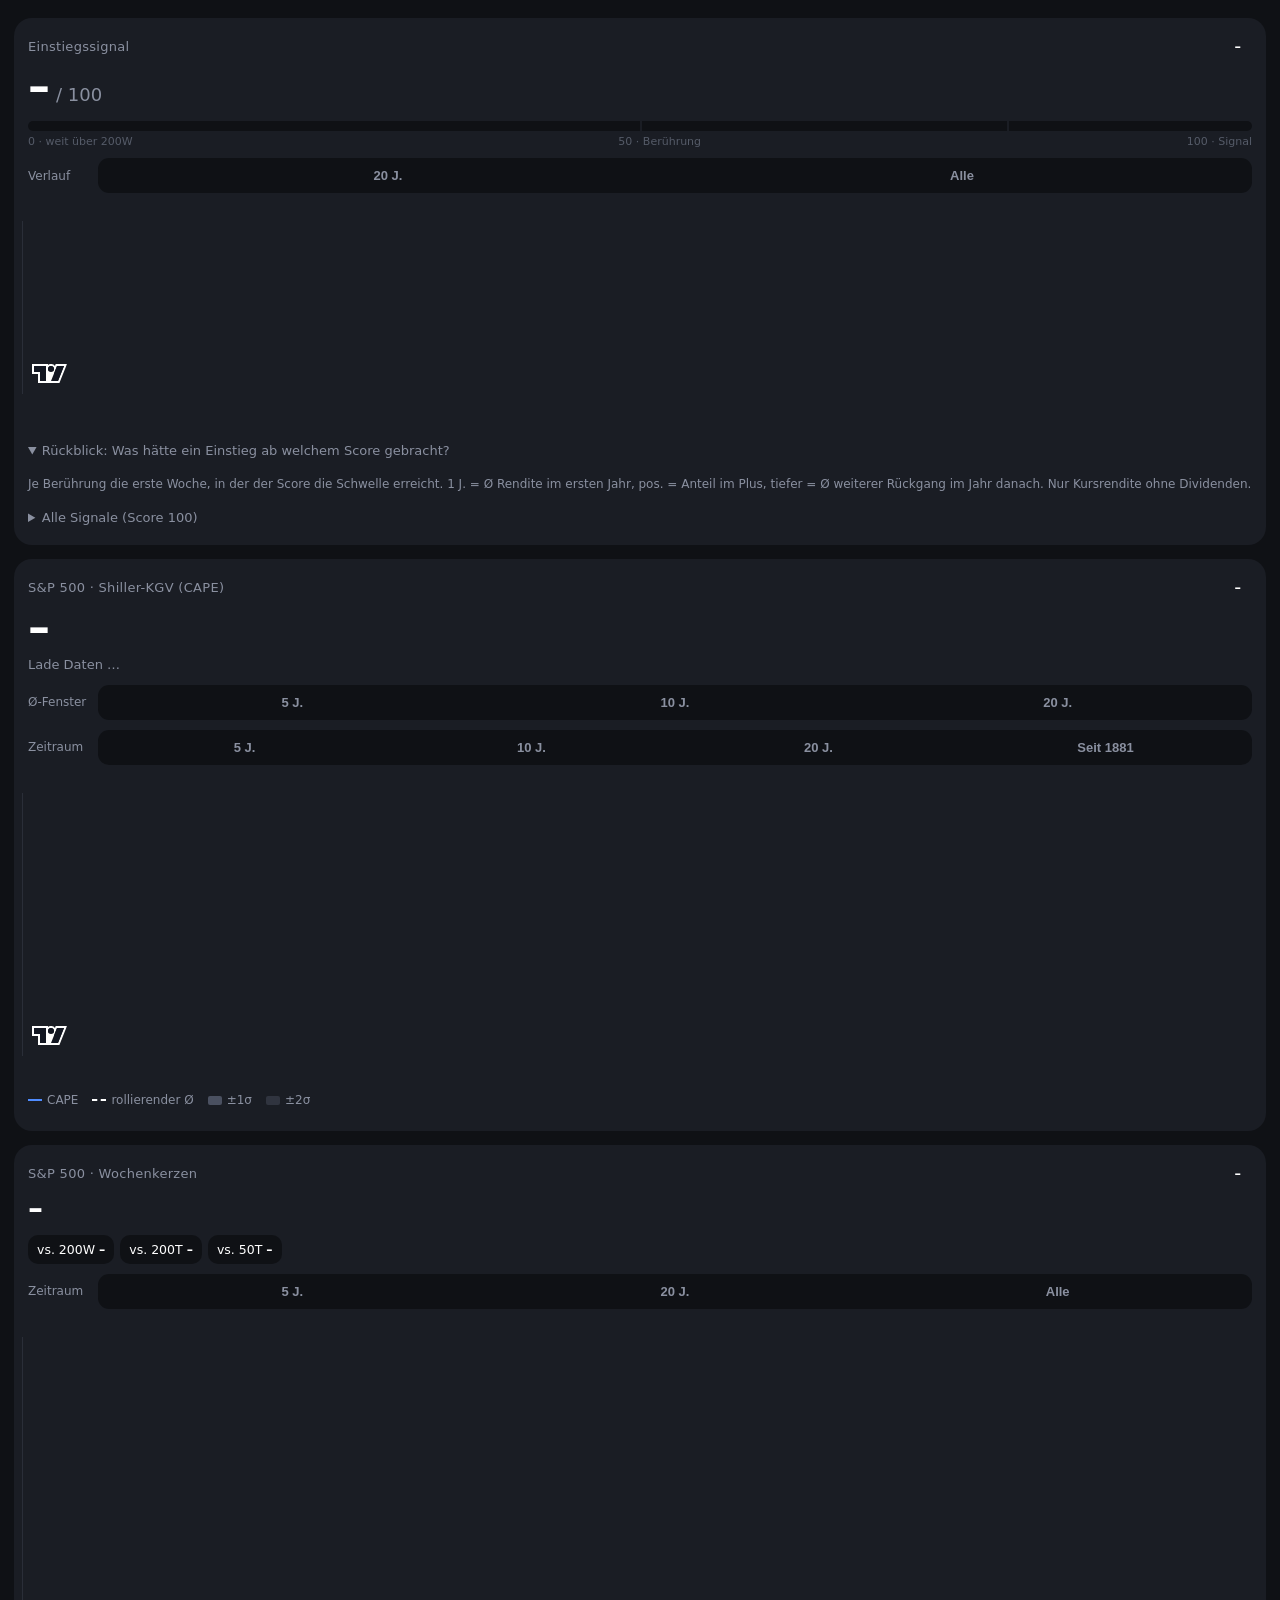
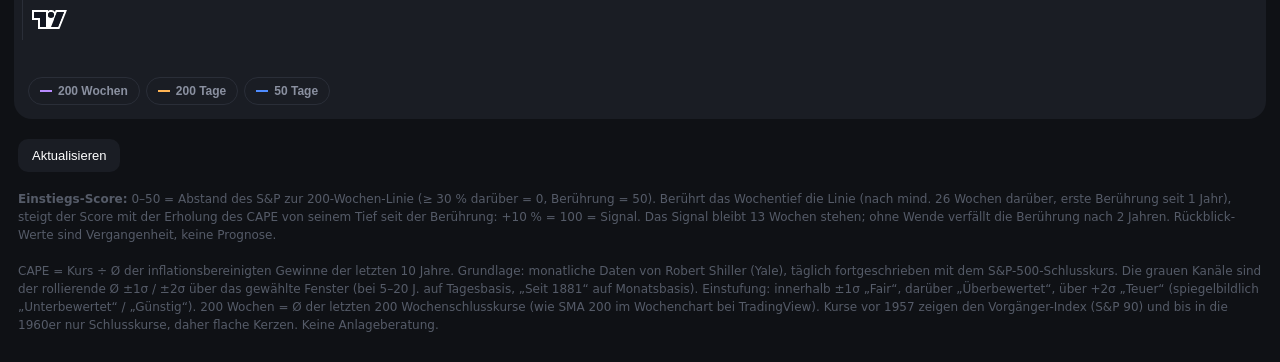
==== app/src/main/assets/index.html @ 34fbe1f0 "Einstiegssignal-Karte: Score 0–100, Verlauf, Signal-Pfeile, Rückblick-Tabellen, live mitgerechnet Co" ====
<!doctype html>
<html lang="de">
<head>
<meta charset="utf-8">
<meta name="viewport" content="width=device-width, initial-scale=1, maximum-scale=1">
<title>Markt</title>
<style>
  :root { --bg:#0F1115; --card:#1A1D24; --line:#2A2E38; --txt:#fff; --grey:#8A90A0; --dim:#555B68;
          --blue:#4F8CFF; --green:#3DDC84; --orange:#FFB454; --red:#FF6B6B; --purple:#B98CFF; }
  * { box-sizing:border-box; -webkit-tap-highlight-color:transparent; }
  html,body { margin:0; background:var(--bg); color:var(--txt); font-family:system-ui,-apple-system,Roboto,sans-serif; }
  body { padding:18px 14px 28px; }
  .card { background:var(--card); border-radius:18px; padding:16px 14px 14px; margin-bottom:14px; }
  .lbl { color:var(--grey); font-size:13px; letter-spacing:.3px; }
  .row { display:flex; align-items:center; justify-content:space-between; gap:10px; }
  .big { font-size:44px; font-weight:700; line-height:1.05; margin-top:4px; font-variant-numeric:tabular-nums; }
  .mid { font-size:30px; font-weight:700; margin-top:4px; font-variant-numeric:tabular-nums; }
  .chip { display:inline-block; white-space:nowrap; padding:5px 11px; border-radius:999px; font-size:13px; font-weight:600; }
  .sub { color:var(--grey); font-size:13px; margin-top:6px; line-height:1.45; }
  .ctl { display:flex; align-items:center; gap:8px; margin-top:10px; }
  .ctl .t { color:var(--grey); font-size:12px; width:62px; flex:none; }
  .seg { flex:1; display:flex; background:var(--bg); border-radius:11px; padding:3px; }
  .seg button { flex:1; border:0; background:transparent; color:var(--grey); padding:7px 0; border-radius:8px; font-size:13px; font-weight:600; }
  .seg button.on { background:var(--line); color:var(--txt); }
  /* Chart-Box: unten Luft, damit die Jahreszahlen nie abgeschnitten werden */
  .chartbox { margin:4px -6px 0; padding-bottom:6px; }
  .chart { height:290px; }
  #spx { height:330px; }
  .legend { display:flex; flex-wrap:wrap; gap:6px 14px; font-size:12px; color:var(--grey); margin-top:4px; }
  .legend i { display:inline-block; width:14px; height:0; border-top:2px solid; vertical-align:middle; margin-right:5px; }
  .legend s { display:inline-block; width:14px; height:9px; border-radius:2px; vertical-align:middle; margin-right:5px; }
  .toggles { display:flex; gap:6px; flex-wrap:wrap; margin-top:4px; }
  .tg { border:1px solid var(--line); background:transparent; color:var(--grey); border-radius:999px; padding:6px 11px; font-size:12px; font-weight:600; }
  .tg i { display:inline-block; width:12px; height:0; border-top:2px solid; vertical-align:middle; margin-right:6px; }
  .tg.on { color:var(--txt); background:var(--line); }
  .hover { color:var(--grey); font-size:12px; min-height:16px; margin-top:8px; font-variant-numeric:tabular-nums; }
  .pills { display:flex; gap:6px; margin-top:10px; flex-wrap:wrap; }
  .pill { background:var(--bg); border-radius:10px; padding:7px 9px; font-size:12.5px; }
  .pill b { font-variant-numeric:tabular-nums; }
  #tbl { width:100%; border-collapse:collapse; font-size:13px; margin-top:10px; font-variant-numeric:tabular-nums; }
  #tbl td, #tbl th { padding:6px 2px; text-align:right; border-top:1px solid var(--line); }
  #tbl th { color:var(--grey); font-weight:500; border-top:0; }
  #tbl td:first-child, #tbl th:first-child { text-align:left; }
  .foot { color:var(--dim); font-size:12px; line-height:1.5; padding:0 4px; }
  .foot button { background:var(--card); color:var(--txt); border:0; border-radius:10px; padding:9px 14px; font-size:13px; margin:6px 0 10px; }
  #msg { color:var(--orange); font-size:13px; margin-bottom:10px; display:none; }
  .up { color:var(--green); } .down { color:var(--red); }
  .bar { position:relative; height:10px; background:var(--bg); border-radius:6px; margin:12px 0 4px; overflow:hidden; }
  .bar > div { position:absolute; left:0; top:0; bottom:0; border-radius:6px; }
  .bar i { position:absolute; top:0; bottom:0; width:2px; background:var(--card); }
  .scale { display:flex; justify-content:space-between; font-size:11px; color:var(--dim); }
  .warn { margin-top:8px; font-size:12.5px; color:var(--orange); }
  details { margin-top:10px; }
  summary { color:var(--grey); font-size:13px; padding:6px 0; }
  .mini { width:100%; border-collapse:collapse; font-size:12px; white-space:nowrap; margin-top:6px; font-variant-numeric:tabular-nums; }
  .mini td, .mini th { padding:5px 2px; text-align:right; border-top:1px solid var(--line); }
  .mini th { color:var(--grey); font-weight:500; border-top:0; }
  .mini td:first-child, .mini th:first-child { text-align:left; }
  .mini tr.hl td { color:#fff; font-weight:600; }
  #sig { height:200px; }
</style>
</head>
<body>

<div id="msg"></div>

<div class="card">
  <div class="row"><div class="lbl">Einstiegssignal</div><span id="sigChip" class="chip">–</span></div>
  <div class="row" style="justify-content:flex-start;align-items:baseline;gap:6px">
    <div class="big" id="sigNow">–</div><div style="color:#8A90A0;font-size:18px">/ 100</div>
  </div>
  <div class="bar"><div id="sigBar"></div><i style="left:50%"></i><i style="left:80%"></i></div>
  <div class="scale"><span>0 · weit über 200W</span><span>50 · Berührung</span><span>100 · Signal</span></div>
  <div class="sub" id="sigSub"></div>
  <div class="warn" id="sigWarn"></div>
  <div class="ctl"><span class="t">Verlauf</span>
    <div class="seg" id="segSig"><button data-v="20">20 J.</button><button data-v="all">Alle</button></div>
  </div>
  <div class="hover" id="sigHover"></div>
  <div class="chartbox"><div id="sig" class="chart"></div></div>
  <details open>
    <summary>Rückblick: Was hätte ein Einstieg ab welchem Score gebracht?</summary>
    <table class="mini" id="thrTbl"></table>
    <div class="sub" style="font-size:12px">Je Berührung die erste Woche, in der der Score die Schwelle erreicht. 1 J. = Ø Rendite im ersten Jahr, pos. = Anteil im Plus, tiefer = Ø weiterer Rückgang im Jahr danach. Nur Kursrendite ohne Dividenden.</div>
  </details>
  <details>
    <summary id="sigListSum">Alle Signale (Score 100)</summary>
    <table class="mini" id="sigTbl"></table>
  </details>
</div>

<div class="card">
  <div class="row"><div class="lbl">S&amp;P 500 · Shiller-KGV (CAPE)</div><span id="rating" class="chip">–</span></div>
  <div class="big" id="capeNow">–</div>
  <div class="sub" id="capeSub">Lade Daten …</div>
  <div class="ctl"><span class="t">Ø-Fenster</span>
    <div class="seg" id="segWin"><button data-v="5">5 J.</button><button data-v="10">10 J.</button><button data-v="20">20 J.</button></div>
  </div>
  <div class="ctl"><span class="t">Zeitraum</span>
    <div class="seg" id="segRange"><button data-v="5">5 J.</button><button data-v="10">10 J.</button><button data-v="20">20 J.</button><button data-v="all">Seit 1881</button></div>
  </div>
  <div class="hover" id="capeHover"></div>
  <div class="chartbox"><div id="cape" class="chart"></div></div>
  <div class="legend">
    <span><i style="border-color:#4F8CFF"></i>CAPE</span>
    <span><i style="border-color:#fff;border-top-style:dashed"></i>rollierender Ø</span>
    <span><s style="background:#4A5060"></s>±1σ</span>
    <span><s style="background:#30343F"></s>±2σ</span>
  </div>
  <table id="tbl"></table>
</div>

<div class="card">
  <div class="row"><div class="lbl">S&amp;P 500 · Wochenkerzen</div><span id="trend" class="chip">–</span></div>
  <div class="row" style="align-items:baseline;justify-content:flex-start;gap:10px">
    <div class="mid" id="spxNow">–</div><div id="spxChg" style="font-size:14px"></div>
  </div>
  <div class="pills">
    <div class="pill">vs. 200W <b id="vs200w">–</b></div>
    <div class="pill">vs. 200T <b id="vs200">–</b></div>
    <div class="pill">vs. 50T <b id="vs50">–</b></div>
  </div>
  <div class="ctl"><span class="t">Zeitraum</span>
    <div class="seg" id="segSpx"><button data-v="5">5 J.</button><button data-v="20">20 J.</button><button data-v="all" id="spxAllBtn">Alle</button></div>
  </div>
  <div class="hover" id="spxHover"></div>
  <div class="chartbox"><div id="spx" class="chart"></div></div>
  <div class="toggles" id="lines">
    <button class="tg" data-k="w200"><i style="border-color:#B98CFF"></i>200 Wochen</button>
    <button class="tg" data-k="s200"><i style="border-color:#FFB454"></i>200 Tage</button>
    <button class="tg" data-k="s50"><i style="border-color:#4F8CFF"></i>50 Tage</button>
  </div>
</div>

<div class="foot">
  <button onclick="refresh()">Aktualisieren</button>
  <div id="stand"></div>
  <div style="margin-top:8px">
    <b>Einstiegs-Score:</b> 0–50 = Abstand des S&amp;P zur 200-Wochen-Linie (≥ 30 % darüber = 0, Berührung = 50).
    Berührt das Wochentief die Linie (nach mind. 26 Wochen darüber, erste Berührung seit 1 Jahr), steigt der Score mit der
    Erholung des CAPE von seinem Tief seit der Berührung: +10 % = 100 = Signal. Das Signal bleibt 13 Wochen stehen; ohne
    Wende verfällt die Berührung nach 2 Jahren. Rückblick-Werte sind Vergangenheit, keine Prognose.<br><br>
    CAPE = Kurs ÷ Ø der inflationsbereinigten Gewinne der letzten 10 Jahre. Grundlage: monatliche Daten von Robert Shiller
    (Yale), täglich fortgeschrieben mit dem S&amp;P-500-Schlusskurs. Die grauen Kanäle sind der rollierende Ø ±1σ / ±2σ
    über das gewählte Fenster (bei 5–20 J. auf Tagesbasis, „Seit 1881“ auf Monatsbasis). Einstufung: innerhalb ±1σ „Fair“,
    darüber „Überbewertet“, über +2σ „Teuer“ (spiegelbildlich „Unterbewertet“ / „Günstig“).
    200 Wochen = Ø der letzten 200 Wochenschlusskurse (wie SMA 200 im Wochenchart bei TradingView). Kurse vor 1957 zeigen den Vorgänger-Index (S&amp;P 90) und bis in die 1960er nur Schlusskurse, daher flache Kerzen. Keine Anlageberatung.
  </div>
</div>

<script src="lwc.js"></script>
<script>
const C = { bg:'#0F1115', card:'#1A1D24', line:'#2A2E38', grey:'#8A90A0', blue:'#4F8CFF', green:'#3DDC84',
            orange:'#FFB454', red:'#FF6B6B', purple:'#B98CFF', band1:'#4A5060', band2:'#30343F' };
const RC = { 'Günstig':C.green, 'Unterbewertet':'#8BE3B0', 'Fair':C.blue, 'Überbewertet':C.orange, 'Teuer':C.red };
const $ = id => document.getElementById(id);
const nf = (x, d=2) => x == null ? '–' : x.toLocaleString('de-DE', { minimumFractionDigits:d, maximumFractionDigits:d });
const sg = (x, d=2) => x == null ? '–' : (x > 0 ? '+' : '') + nf(x, d);
const dDE = s => { const [y,m,d] = s.split('-'); return `${d}.${m}.${y}`; };
const mDE = s => { const [y,m] = s.split('-'); return `${m}/${y}`; };

const store = {
  get(k, d) { try { const v = localStorage.getItem(k); return v == null ? d : JSON.parse(v); } catch (e) { return d; } },
  set(k, v) { try { localStorage.setItem(k, JSON.stringify(v)); } catch (e) {} },
};
let D = null;
let win = store.get('win', 20), range = store.get('range', 20), spxRange = store.get('spxRange', 5);
let lines = store.get('lines', { w200: true, s200: true, s50: true });
let sigRange = store.get('sigRange', 'all');

const base = (el, extra = {}) => LightweightCharts.createChart(el, Object.assign({
  autoSize: true,
  layout: { background: { color: C.card }, textColor: C.grey, fontSize: 12, fontFamily: 'Roboto, system-ui, sans-serif' },
  grid: { vertLines: { color: 'rgba(42,46,56,.5)' }, horzLines: { color: 'rgba(42,46,56,.5)' } },
  rightPriceScale: { borderColor: C.line },
  timeScale: { borderColor: C.line, minBarSpacing: 0.02 },
  crosshair: { mode: 0 },
  localization: { locale: 'de-DE', dateFormat: 'dd.MM.yyyy', priceFormatter: p => nf(p, p >= 100 ? 0 : 1) },
  handleScale: { axisPressedMouseMove: false },
}, extra));

// ---------- CAPE-Chart mit grauen Kanälen
// Kanäle als übereinandergelegte Flächen: +2σ hell, +1σ dunkler, −1σ wieder hell, −2σ in Hintergrundfarbe (deckt ab)
const capeChart = base($('cape'), { grid: { vertLines: { visible: false }, horzLines: { visible: false } } });
const area = color => capeChart.addAreaSeries({ lineColor: 'rgba(0,0,0,0)', lineWidth: 1, topColor: color, bottomColor: color,
  priceLineVisible: false, lastValueVisible: false, crosshairMarkerVisible: false });
const bUp2 = area(C.band2), bUp1 = area(C.band1), bLo1 = area(C.band2), bLo2 = area(C.card);
const meanLine = capeChart.addLineSeries({ color: '#FFFFFF', lineWidth: 1, lineStyle: 2, priceLineVisible: false,
  lastValueVisible: true, crosshairMarkerVisible: false, title: 'Ø' });
const capeLine = capeChart.addLineSeries({ color: C.blue, lineWidth: 2, priceLineVisible: false, lastValueVisible: true });

// ---------- S&P-Chart
const spxChart = base($('spx'));
const candles = spxChart.addCandlestickSeries({
  upColor: C.green, downColor: C.red, borderUpColor: C.green, borderDownColor: C.red,
  wickUpColor: C.green, wickDownColor: C.red, priceLineVisible: false });
const ma = {
  w200: spxChart.addLineSeries({ color: C.purple, lineWidth: 2 }),
  s200: spxChart.addLineSeries({ color: C.orange, lineWidth: 2 }),
  s50: spxChart.addLineSeries({ color: C.blue, lineWidth: 1 }),
};
Object.values(ma).forEach(s => s.applyOptions({ priceLineVisible: false, lastValueVisible: false, crosshairMarkerVisible: false }));

// ---------- Signal-Chart (Score 0–100)
const sigChart = base($('sig'), { localization: { locale: 'de-DE', dateFormat: 'dd.MM.yyyy', priceFormatter: v => Math.round(v) },
  rightPriceScale: { borderColor: C.line, scaleMargins: { top: 0.06, bottom: 0.04 } } });
const sigArea = sigChart.addAreaSeries({ lineColor: C.green, lineWidth: 2, topColor: 'rgba(61,220,132,.35)', bottomColor: 'rgba(61,220,132,.02)',
  priceLineVisible: false, lastValueVisible: true, priceFormat: { type: 'custom', formatter: v => Math.round(v) },
  autoscaleInfoProvider: () => ({ priceRange: { minValue: 0, maxValue: 100 } }) });
[[50, C.grey, 'Berührung'], [80, C.orange, ''], [100, C.green, 'Signal']].forEach(([price, color, title]) =>
  sigArea.createPriceLine({ price, color, lineWidth: 1, lineStyle: 2, axisLabelVisible: false, title }));
sigChart.subscribeCrosshairMove(p => {
  const v = p && p.time && p.seriesData.get(sigArea);
  $('sigHover').textContent = v ? `Woche ab ${dDE(p.time)}: Score ${Math.round(v.value)}` : '';
});
const scoreColor = v => v >= 100 ? C.green : v >= 80 ? '#8BE3B0' : v >= 50 ? C.orange : C.grey;

let capeSrc = null; // aktuell dargestellte Reihe (täglich oder monatlich)
capeChart.subscribeCrosshairMove(p => {
  if (!p || !p.time || !capeSrc) { $('capeHover').textContent = ''; return; }
  const v = p.seriesData.get(capeLine), m = p.seriesData.get(meanLine), u = p.seriesData.get(bUp1), l = p.seriesData.get(bLo1);
  const t = range === 'all' ? mDE(p.time) : dDE(p.time);
  $('capeHover').textContent = v ? `${t}: CAPE ${nf(v.value)}` + (m && m.value != null ? ` · Ø ${nf(m.value)} · ±1σ ${nf(l.value)}–${nf(u.value)}` : '') : '';
});
spxChart.subscribeCrosshairMove(p => {
  const v = p && p.time && p.seriesData.get(candles);
  if (!v) { $('spxHover').textContent = ''; return; }
  const extra = ['w200', 's200', 's50'].filter(k => lines[k]).map(k => { const x = p.seriesData.get(ma[k]);
    return x ? `${{ w200: '200W', s200: '200T', s50: '50T' }[k]} ${nf(x.value, 0)}` : ''; }).filter(Boolean).join(' · ');
  $('spxHover').textContent = `Woche ab ${dDE(p.time)}: S ${nf(v.close, 0)} (H ${nf(v.high, 0)} T ${nf(v.low, 0)})` + (extra ? ' · ' + extra : '');
});

function segOn(id, v) { document.querySelectorAll(`#${id} button`).forEach(b => b.classList.toggle('on', b.dataset.v === String(v))); }

function drawCape(keep) {
  if (!D) return;
  const c = D.cape, w = c.windows[String(win)];
  segOn('segWin', win); segOn('segRange', range);
  $('rating').textContent = w.rating;
  $('rating').style.background = RC[w.rating] + '26';
  $('rating').style.color = RC[w.rating];
  $('capeSub').innerHTML = `${win}J-Ø <b style="color:#fff">${nf(w.mean)}</b> · σ ${nf(w.sd)} · aktuell <b style="color:${RC[w.rating]}">${sg(w.z)}σ</b>`
    + `<br>Höher als an ${nf(w.percentile,0)} % der Handelstage der letzten ${win} Jahre`
    + `<br>Langfristiger Ø seit ${c.longrunSince}: ${nf(c.longrunMean)}`;

  const src = range === 'all' ? c.monthly : c.daily;
  capeSrc = src;
  const m = src['m' + win], s = src['s' + win];
  const band = k => src.t.map((t, i) => m[i] == null ? { time: t } : { time: t, value: m[i] + k * s[i] });
  bUp2.setData(band(2)); bUp1.setData(band(1)); bLo1.setData(band(-1)); bLo2.setData(band(-2));
  meanLine.setData(band(0));
  capeLine.setData(src.t.map((t, i) => ({ time: t, value: src.v[i] })));
  if (keep) return; // Live-Update: Ansicht (Zoom) nicht zurücksetzen
  const ts = capeChart.timeScale();
  if (range === 'all') { ts.fitContent(); }
  else {
    const last = src.t[src.t.length - 1];
    const from = new Date(last); from.setFullYear(from.getFullYear() - range);
    ts.setVisibleRange({ from: from.toISOString().slice(0, 10), to: last });
  }
}

function drawSpx(keep) {
  if (!D) return;
  segOn('segSpx', spxRange);
  const all = D.spx.weeks;
  const last = all[all.length - 1].t;
  let wk = all;
  if (spxRange !== 'all') {
    const from = new Date(last); from.setFullYear(from.getFullYear() - spxRange);
    const f = from.toISOString().slice(0, 10);
    wk = all.filter(w => w.t > f);
  }
  candles.setData(wk.map(w => ({ time: w.t, open: w.o, high: w.h, low: w.l, close: w.c })));
  for (const k of Object.keys(ma)) {
    ma[k].setData(wk.map(w => w[k] == null ? { time: w.t } : { time: w.t, value: w[k] }));
    ma[k].applyOptions({ visible: !!lines[k] });
  }
  document.querySelectorAll('#segSig button').forEach(b => b.onclick = () => { sigRange = num(b.dataset.v); store.set('sigRange', sigRange); drawSignal(); });
document.querySelectorAll('#lines .tg').forEach(b => b.classList.toggle('on', !!lines[b.dataset.k]));
  // Einstiegssignale (Score 100) als Pfeile
  const f0 = wk.length ? wk[0].t : '';
  const sigs = (D.signal ? D.signal.signals : []).filter(x => x.t >= f0);
  candles.setMarkers(sigs.map(x => ({ time: x.t, position: 'belowBar', color: C.green, shape: 'arrowUp', text: spxRange === 5 ? 'Signal' : '' })));
  if (keep) return;
  // lange Zeiträume logarithmisch (wie TradingView), 5 Jahre linear
  spxChart.priceScale('right').applyOptions({ mode: spxRange === 5 ? 0 : 1 });
  spxChart.timeScale().fitContent();
}

function drawSignal(keep) {
  const g = D && D.signal;
  if (!g) return;
  segOn('segSig', sigRange);
  const v = g.current, st = g.state, W = D.spx.weeks, cur = D.cape.current;
  $('sigNow').textContent = v == null ? '–' : v;
  $('sigNow').style.color = scoreColor(v);
  $('sigBar').style.width = (v || 0) + '%';
  $('sigBar').style.background = scoreColor(v);
  const phase = v >= 100 ? 'Signal' : v >= 50 ? 'Berührt – warte auf Wende' : 'Kein Signal';
  $('sigChip').textContent = phase;
  $('sigChip').style.background = scoreColor(v) + '26'; $('sigChip').style.color = scoreColor(v);
  const s = D.spx;
  let txt;
  if (st.active && st.signal) {
    const wks = Math.round((Date.parse(W[W.length - 1].t) - Date.parse(st.signal)) / 6048e5);
    txt = `Signal seit ${dDE(st.signal)} (200W berührt am ${dDE(st.touch)}). Einstiegsfenster noch etwa ${Math.max(0, g.rule.window - wks)} Wochen.`;
  } else if (st.active) {
    const mn = Math.min(st.capeMin, cur), goal = mn * (1 + g.rule.rise);
    txt = `200W berührt am ${dDE(st.touch)}. CAPE-Tief seit Berührung <b style="color:#fff">${nf(mn)}</b>, jetzt ${nf(cur)} `
      + `(${sg((cur / mn - 1) * 100, 1)} %). Signal bei CAPE <b style="color:#fff">${nf(goal)}</b> (+${g.rule.rise * 100} %).`;
  } else {
    txt = `S&amp;P ${sg(s.vs200w, 1)} % über der 200-Wochen-Linie (${nf(s.sma200w, 0)}). `
      + `Score 50 bei Berührung der Linie, Score 0 ab ${g.rule.dist * 100} % Abstand.`;
  }
  $('sigSub').innerHTML = txt;
  const z = D.cape.windows['20'].z;
  $('sigWarn').textContent = v >= 50 && z > 1 ? `⚠ CAPE ${sg(z)}σ über dem 20J-Ø – Signale bei teurem CAPE waren historisch schwächer (z. B. 2001).` : '';

  // Verlauf
  const all = W.map((w, i) => g.score[i] == null ? { time: w.t } : { time: w.t, value: g.score[i] });
  sigArea.setData(all);
  // Tabellen
  $('thrTbl').innerHTML = '<tr><th>Einstieg</th><th>n</th><th>1 J. %</th><th>pos. %</th><th>5 J. p.a.</th><th>tiefer %</th></tr>'
    + g.thresholds.map(t => `<tr class="${t.score === 100 ? 'hl' : ''}"><td>${typeof t.score === 'number' ? 'ab ' + t.score : 'jederzeit'}</td><td>${t.n}</td>`
      + `<td>${sg(t.r1, 1)}</td><td>${nf(t.pos, 0)}</td><td>${t.r5 == null ? '–' : sg(t.r5, 1)}</td><td>${t.dd == null ? '–' : nf(t.dd, 1)}</td></tr>`).join('');
  $('sigListSum').textContent = `Alle Signale (Score 100) – ${g.signals.length} seit ${W.find((w, i) => g.score[i] != null).t.slice(0, 4)}`;
  $('sigTbl').innerHTML = '<tr><th>Signal</th><th>CAPE</th><th>1 J. %</th><th>3 J. p.a.</th><th>5 J. p.a.</th><th>tiefer %</th></tr>'
    + g.signals.slice().reverse().map(x => `<tr><td>${dDE(x.t)}</td><td style="color:${x.z > 1 ? C.orange : '#fff'}">${nf(x.cape, 1)}</td>`
      + ['r1', 'r3', 'r5'].map(k => `<td class="${x[k] == null ? '' : x[k] >= 0 ? 'up' : 'down'}">${x[k] == null ? '–' : sg(x[k], 1)}</td>`).join('')
      + `<td>${x.dd == null ? '–' : nf(x.dd, 1)}</td></tr>`).join('')
    + '<tr><td colspan="6" style="color:#8A90A0;white-space:normal;border-top:0;padding-top:8px">CAPE orange = über +1σ des 20J-Ø (teuer). „tiefer“ = weiterer Rückgang im Jahr nach dem Signal.</td></tr>';
  if (keep) return;
  const ts = sigChart.timeScale();
  if (sigRange === 'all') ts.fitContent();
  else { const last = W[W.length - 1].t, from = new Date(last); from.setFullYear(from.getFullYear() - 20);
    ts.setVisibleRange({ from: from.toISOString().slice(0, 10), to: last }); }
}

function pct(id, v) { $(id).textContent = sg(v) + ' %'; $(id).className = v >= 0 ? 'up' : 'down'; }

// ---------- Live: aktuellen Kurs in die Tagesdaten einrechnen
const monday = s => { const d = new Date(s + 'T12:00:00Z'); d.setUTCDate(d.getUTCDate() - ((d.getUTCDay() + 6) % 7)); return d.toISOString().slice(0, 10); };
const avg = a => a.reduce((x, y) => x + y, 0) / a.length;
const rd = (x, n = 2) => Math.round(x * 10 ** n) / 10 ** n;

function withLive(d, q) {
  if (!q || !(q.price > 0) || !(q.date > d.date) || !d.cape.e10 || !d.spx.d199) return null;
  const s = d.spx, c = d.cape, p = q.price;
  const prevClose = s.close;
  // Kurs & gleitende Durchschnitte
  const s200 = avg([...s.d199, p]), s50 = avg([...s.d199.slice(-49), p]);
  const W = s.weeks, lastW = W[W.length - 1];
  const sameWeek = monday(q.date) === monday(lastW.t);
  const prevWC = (sameWeek ? W.slice(-200, -1) : W.slice(-199)).map(w => w.c);
  const w200 = prevWC.length === 199 ? avg([...prevWC, p]) : null;
  if (sameWeek) Object.assign(lastW, { h: Math.max(lastW.h, q.high, p), l: Math.min(lastW.l, q.low, p), c: p, s200, s50, w200 });
  else W.push({ t: q.date, o: q.open || p, h: Math.max(q.high, p), l: Math.min(q.low, p), c: p, s200, s50, w200 });
  Object.assign(s, { close: p, change1d: (p / prevClose - 1) * 100, sma200: s200, sma50: s50, sma200w: w200,
    vs200: (p / s200 - 1) * 100, vs50: (p / s50 - 1) * 100, vs200w: w200 ? (p / w200 - 1) * 100 : s.vs200w });
  // CAPE
  const cur = rd(p / c.e10);
  const dl = c.daily, n = dl.t.length - 1;
  dl.t.push(q.date); dl.v.push(cur);
  for (const y of [5, 10, 20]) { dl['m' + y].push(dl['m' + y][n]); dl['s' + y].push(dl['s' + y][n]); }
  const mo = c.monthly, mk = q.date.slice(0, 7) + '-01', k = mo.t.length - 1;
  if (mo.t[k] === mk) mo.v[k] = cur;
  else { mo.t.push(mk); mo.v.push(cur); for (const y of [5, 10, 20]) { mo['m' + y].push(mo['m' + y][k]); mo['s' + y].push(mo['s' + y][k]); } }
  c.current = cur;
  for (const y of [5, 10, 20]) {
    const w = c.windows[y]; w.z = rd((cur - w.mean) / w.sd);
    w.rating = w.z > 2 ? 'Teuer' : w.z > 1 ? 'Überbewertet' : w.z < -2 ? 'Günstig' : w.z < -1 ? 'Unterbewertet' : 'Fair';
    const from = new Date(q.date); from.setFullYear(from.getFullYear() - y); const f = from.toISOString().slice(0, 10);
    const vals = dl.v.filter((v, i) => dl.t[i] > f && v != null);
    w.percentile = Math.round(100 * vals.filter(v => v < cur).length / vals.length);
  }
  // Einstiegs-Score live
  const g = d.signal;
  if (g && w200) {
    const st = g.state; let sc;
    if (st.active && st.signal) sc = 100;
    else if (st.active) { st.capeMin = Math.min(st.capeMin, cur); sc = 50 + 50 * Math.min(1, Math.max(0, cur / st.capeMin - 1) / g.rule.rise); if (sc >= 100) { sc = 100; st.signal = q.date; } }
    else if (st.run >= 26 && st.weeksSinceTouch > 52 && Math.min(q.low, p) <= w200) { sc = 50; Object.assign(st, { active: true, touch: q.date, capeMin: cur, signal: null }); }
    else sc = 50 * Math.min(1, Math.max(0, 1 - (p / w200 - 1) / g.rule.dist));
    sc = Math.round(sc); g.current = sc;
    if (sameWeek) g.score[g.score.length - 1] = sc; else g.score.push(sc);
  }
  d.live = q;
  return d;
}

function render(d, keep) {
  if (!d.cape || !d.cape.daily) throw new Error('altes Datenformat');
  D = d;
  const c = d.cape, s = d.spx, q = d.live;
  $('capeNow').innerHTML = nf(c.current) + (q ? ' <span class="chip" style="font-size:12px;vertical-align:middle;background:#3DDC8426;color:#3DDC84">live</span>' : '');
  $('tbl').innerHTML = '<tr><th>Zeitraum</th><th>Ø</th><th>σ</th><th>Abstand</th><th>Einstufung</th></tr>' +
    ['5', '10', '20'].map(k => { const w = c.windows[k];
      return `<tr><td>${k} Jahre</td><td>${nf(w.mean)}</td><td>${nf(w.sd)}</td><td>${sg(w.z)}σ</td><td style="color:${RC[w.rating]}">${w.rating}</td></tr>`; }).join('');

  $('spxNow').textContent = nf(s.close);
  const when = q ? (q.state === 'REG_MKT' || q.state === '' ? `live · ${q.hm} Uhr NY` : `Schluss ${dDE(q.date)} (vorläufig)`) : `am ${dDE(d.date)}`;
  $('spxChg').innerHTML = `<span class="${s.change1d >= 0 ? 'up' : 'down'}">${sg(s.change1d)} %</span> <span style="color:#8A90A0">${when}</span>`;
  pct('vs200w', s.vs200w); pct('vs200', s.vs200); pct('vs50', s.vs50);
  const bull = s.vs200 >= 0;
  $('trend').textContent = bull ? 'Über 200T-Linie' : 'Unter 200T-Linie';
  $('trend').style.background = (bull ? C.green : C.red) + '26';
  $('trend').style.color = bull ? C.green : C.red;

  const up = new Date(d.updated);
  $('spxAllBtn').textContent = 'Seit ' + s.weeks[0].t.slice(0, 4);
  $('stand').innerHTML = `Schlusskurs vom ${dDE(d.date)} · berechnet ${up.toLocaleString('de-DE', { dateStyle: 'short', timeStyle: 'short' })}`
    + (q ? `<br>Live-Kurs: ${q.src}, ${q.hm} Uhr New York (CAPE mit aktuellem Kurs hochgerechnet)` : '')
    + `<br>Shiller-Daten bis ${mDE(c.shillerMonth)} · Kurse: ${d.priceSource}`;
  drawSignal(keep); drawCape(keep); drawSpx(keep);
}

// ---------- Laden
let raw = null, quote = null, loading = false;
function show(keep) {
  if (!raw) return;
  const d = JSON.parse(raw);
  render(withLive(d, quote) || d, keep);
}
window.onData = txt => { loading = false; $('msg').style.display = 'none'; raw = txt; try { show(!!D); } catch (e) { window.onError(e.message); } };
window.onError = e => { loading = false; $('msg').style.display = 'block';
  $('msg').textContent = D ? `Offline – zeige gespeicherte Daten (${e})` : `Keine Daten: ${e}`; };
window.onLive = txt => { try { quote = JSON.parse(txt); show(!!D); } catch (e) {} };
window.onLiveError = () => {};
const pollLive = () => { if (window.Live) Live.live(); };
window.refresh = () => { if (!loading) { loading = true; Android.load(); } pollLive(); };
// Live-Kurs jede Minute aktualisieren, solange die App offen ist
setInterval(() => { if (!document.hidden) pollLive(); }, 60000);

const num = v => v === 'all' ? v : +v;
document.querySelectorAll('#segWin button').forEach(b => b.onclick = () => { win = num(b.dataset.v); store.set('win', win); drawCape(); });
document.querySelectorAll('#segRange button').forEach(b => b.onclick = () => { range = num(b.dataset.v); store.set('range', range); drawCape(); });
document.querySelectorAll('#segSpx button').forEach(b => b.onclick = () => { spxRange = num(b.dataset.v); store.set('spxRange', spxRange); drawSpx(); });
document.querySelectorAll('#lines .tg').forEach(b => b.onclick = () => { lines[b.dataset.k] = !lines[b.dataset.k]; store.set('lines', lines); drawSpx(); });

const cached = Android.cached();
if (cached) { raw = cached; try { show(false); } catch (e) { raw = null; } }
refresh();
</script>
</body>
</html>
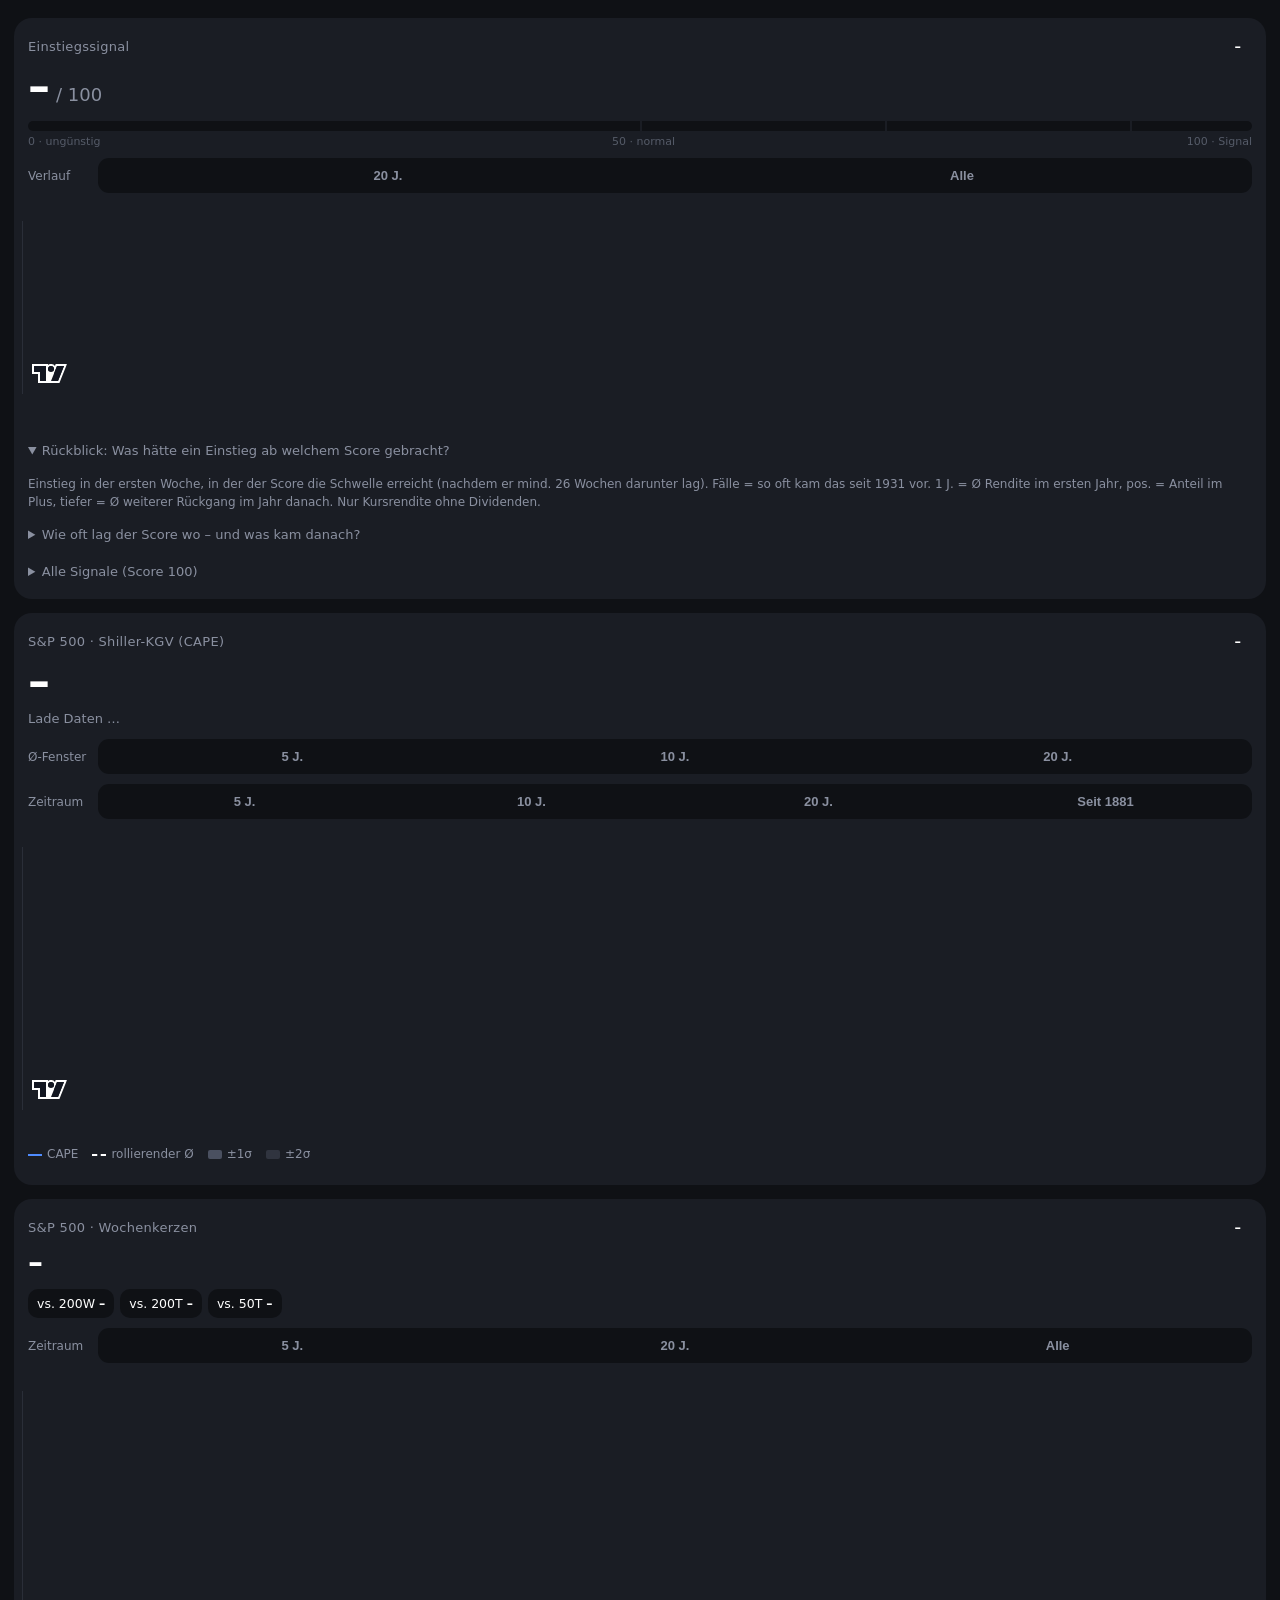
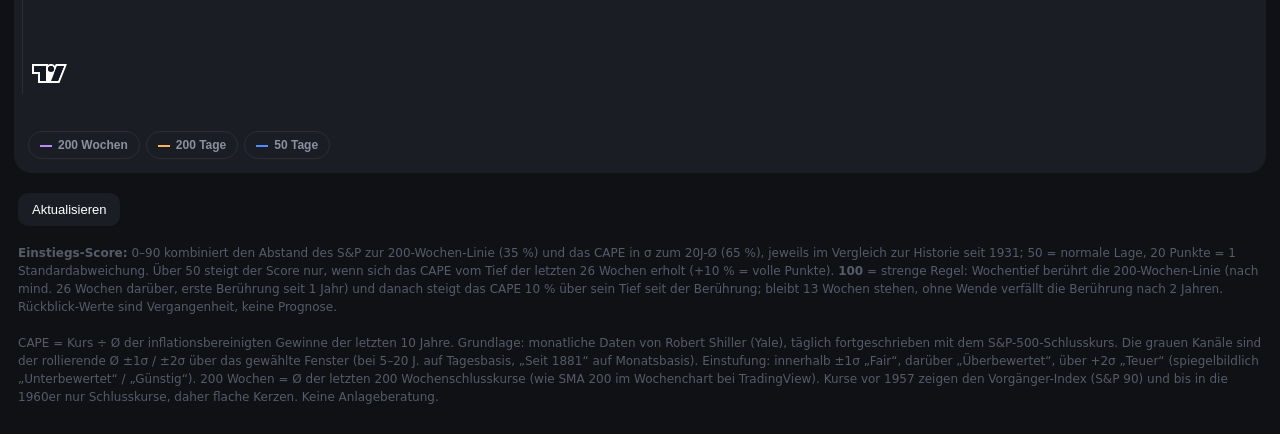
==== commit c5d85a93: "Einstiegssignal: kombinierter Score (200W + CAPE) mit Verteilung, 100 = strenge Regel Co-Authored-By" ====
--- a/app/src/main/assets/index.html
+++ b/app/src/main/assets/index.html
@@ -69,8 +69,8 @@
   <div class="row" style="justify-content:flex-start;align-items:baseline;gap:6px">
     <div class="big" id="sigNow">–</div><div style="color:#8A90A0;font-size:18px">/ 100</div>
   </div>
-  <div class="bar"><div id="sigBar"></div><i style="left:50%"></i><i style="left:80%"></i></div>
-  <div class="scale"><span>0 · weit über 200W</span><span>50 · Berührung</span><span>100 · Signal</span></div>
+  <div class="bar"><div id="sigBar"></div><i style="left:50%"></i><i style="left:70%"></i><i style="left:90%"></i></div>
+  <div class="scale"><span>0 · ungünstig</span><span>50 · normal</span><span>100 · Signal</span></div>
   <div class="sub" id="sigSub"></div>
   <div class="warn" id="sigWarn"></div>
   <div class="ctl"><span class="t">Verlauf</span>
@@ -81,7 +81,12 @@
   <details open>
     <summary>Rückblick: Was hätte ein Einstieg ab welchem Score gebracht?</summary>
     <table class="mini" id="thrTbl"></table>
-    <div class="sub" style="font-size:12px">Je Berührung die erste Woche, in der der Score die Schwelle erreicht. 1 J. = Ø Rendite im ersten Jahr, pos. = Anteil im Plus, tiefer = Ø weiterer Rückgang im Jahr danach. Nur Kursrendite ohne Dividenden.</div>
+    <div class="sub" style="font-size:12px">Einstieg in der ersten Woche, in der der Score die Schwelle erreicht (nachdem er mind. 26 Wochen darunter lag). Fälle = so oft kam das seit 1931 vor. 1 J. = Ø Rendite im ersten Jahr, pos. = Anteil im Plus, tiefer = Ø weiterer Rückgang im Jahr danach. Nur Kursrendite ohne Dividenden.</div>
+  </details>
+  <details>
+    <summary>Wie oft lag der Score wo – und was kam danach?</summary>
+    <table class="mini" id="bandTbl"></table>
+    <div class="sub" style="font-size:12px">Alle Wochen seit 1931 nach Score-Bereich. Anteil = wie viel Prozent aller Wochen in diesem Bereich lagen.</div>
   </details>
   <details>
     <summary id="sigListSum">Alle Signale (Score 100)</summary>
@@ -136,10 +141,12 @@
   <button onclick="refresh()">Aktualisieren</button>
   <div id="stand"></div>
   <div style="margin-top:8px">
-    <b>Einstiegs-Score:</b> 0–50 = Abstand des S&amp;P zur 200-Wochen-Linie (≥ 30 % darüber = 0, Berührung = 50).
-    Berührt das Wochentief die Linie (nach mind. 26 Wochen darüber, erste Berührung seit 1 Jahr), steigt der Score mit der
-    Erholung des CAPE von seinem Tief seit der Berührung: +10 % = 100 = Signal. Das Signal bleibt 13 Wochen stehen; ohne
-    Wende verfällt die Berührung nach 2 Jahren. Rückblick-Werte sind Vergangenheit, keine Prognose.<br><br>
+    <b>Einstiegs-Score:</b> 0–90 kombiniert den Abstand des S&amp;P zur 200-Wochen-Linie (35 %) und das CAPE in σ zum
+    20J-Ø (65 %), jeweils im Vergleich zur Historie seit 1931; 50 = normale Lage, 20 Punkte = 1 Standardabweichung.
+    Über 50 steigt der Score nur, wenn sich das CAPE vom Tief der letzten 26 Wochen erholt (+10 % = volle Punkte).
+    <b>100</b> = strenge Regel: Wochentief berührt die 200-Wochen-Linie (nach mind. 26 Wochen darüber, erste Berührung seit
+    1 Jahr) und danach steigt das CAPE 10 % über sein Tief seit der Berührung; bleibt 13 Wochen stehen, ohne Wende verfällt
+    die Berührung nach 2 Jahren. Rückblick-Werte sind Vergangenheit, keine Prognose.<br><br>
     CAPE = Kurs ÷ Ø der inflationsbereinigten Gewinne der letzten 10 Jahre. Grundlage: monatliche Daten von Robert Shiller
     (Yale), täglich fortgeschrieben mit dem S&amp;P-500-Schlusskurs. Die grauen Kanäle sind der rollierende Ø ±1σ / ±2σ
     über das gewählte Fenster (bei 5–20 J. auf Tagesbasis, „Seit 1881“ auf Monatsbasis). Einstufung: innerhalb ±1σ „Fair“,
@@ -207,13 +214,13 @@
 const sigArea = sigChart.addAreaSeries({ lineColor: C.green, lineWidth: 2, topColor: 'rgba(61,220,132,.35)', bottomColor: 'rgba(61,220,132,.02)',
   priceLineVisible: false, lastValueVisible: true, priceFormat: { type: 'custom', formatter: v => Math.round(v) },
   autoscaleInfoProvider: () => ({ priceRange: { minValue: 0, maxValue: 100 } }) });
-[[50, C.grey, 'Berührung'], [80, C.orange, ''], [100, C.green, 'Signal']].forEach(([price, color, title]) =>
+[[50, C.grey, 'normal'], [70, C.orange, ''], [100, C.green, 'Signal']].forEach(([price, color, title]) =>
   sigArea.createPriceLine({ price, color, lineWidth: 1, lineStyle: 2, axisLabelVisible: false, title }));
 sigChart.subscribeCrosshairMove(p => {
   const v = p && p.time && p.seriesData.get(sigArea);
   $('sigHover').textContent = v ? `Woche ab ${dDE(p.time)}: Score ${Math.round(v.value)}` : '';
 });
-const scoreColor = v => v >= 100 ? C.green : v >= 80 ? '#8BE3B0' : v >= 50 ? C.orange : C.grey;
+const scoreColor = v => v >= 100 ? C.green : v >= 80 ? '#8BE3B0' : v >= 65 ? C.orange : v >= 35 ? C.grey : C.red;
 
 let capeSrc = null; // aktuell dargestellte Reihe (täglich oder monatlich)
 capeChart.subscribeCrosshairMove(p => {
@@ -297,33 +304,34 @@
   $('sigNow').style.color = scoreColor(v);
   $('sigBar').style.width = (v || 0) + '%';
   $('sigBar').style.background = scoreColor(v);
-  const phase = v >= 100 ? 'Signal' : v >= 50 ? 'Berührt – warte auf Wende' : 'Kein Signal';
+  const phase = v >= 100 ? 'Signal' : v >= 80 ? 'Attraktiv' : v >= 65 ? 'Interessant' : v >= 35 ? 'Neutral' : 'Ungünstig';
   $('sigChip').textContent = phase;
   $('sigChip').style.background = scoreColor(v) + '26'; $('sigChip').style.color = scoreColor(v);
-  const s = D.spx;
-  let txt;
+  const s = D.spx, pt = g.parts || {};
+  let txt = `S&amp;P <b style="color:#fff">${sg(pt.dist, 1)} %</b> zur 200-Wochen-Linie (${nf(s.sma200w, 0)}) · CAPE <b style="color:#fff">${sg(pt.z, 1)}σ</b> zum 20J-Ø.<br>`;
   if (st.active && st.signal) {
     const wks = Math.round((Date.parse(W[W.length - 1].t) - Date.parse(st.signal)) / 6048e5);
-    txt = `Signal seit ${dDE(st.signal)} (200W berührt am ${dDE(st.touch)}). Einstiegsfenster noch etwa ${Math.max(0, g.rule.window - wks)} Wochen.`;
+    txt += `Strenge Regel erfüllt: Signal seit ${dDE(st.signal)} (200W berührt am ${dDE(st.touch)}). Einstiegsfenster noch etwa ${Math.max(0, g.rule.window - wks)} Wochen.`;
   } else if (st.active) {
     const mn = Math.min(st.capeMin, cur), goal = mn * (1 + g.rule.rise);
-    txt = `200W berührt am ${dDE(st.touch)}. CAPE-Tief seit Berührung <b style="color:#fff">${nf(mn)}</b>, jetzt ${nf(cur)} `
-      + `(${sg((cur / mn - 1) * 100, 1)} %). Signal bei CAPE <b style="color:#fff">${nf(goal)}</b> (+${g.rule.rise * 100} %).`;
+    txt += `200W berührt am ${dDE(st.touch)}. CAPE-Tief seit Berührung <b style="color:#fff">${nf(mn)}</b>, jetzt ${nf(cur)} `
+      + `(${sg((cur / mn - 1) * 100, 1)} %). 100 bei CAPE <b style="color:#fff">${nf(goal)}</b> (+${g.rule.rise * 100} %).`;
   } else {
-    txt = `S&amp;P ${sg(s.vs200w, 1)} % über der 200-Wochen-Linie (${nf(s.sma200w, 0)}). `
-      + `Score 50 bei Berührung der Linie, Score 0 ab ${g.rule.dist * 100} % Abstand.`;
+    txt += v >= 50 ? 'Über 50 nur, weil sich das CAPE vom Tief der letzten 6 Monate erholt.' : 'Unter 50: teurer als üblich und/oder weit über der 200-Wochen-Linie.';
   }
   $('sigSub').innerHTML = txt;
   const z = D.cape.windows['20'].z;
-  $('sigWarn').textContent = v >= 50 && z > 1 ? `⚠ CAPE ${sg(z)}σ über dem 20J-Ø – Signale bei teurem CAPE waren historisch schwächer (z. B. 2001).` : '';
+  $('sigWarn').textContent = v >= 100 && z > 1 ? `⚠ CAPE ${sg(z)}σ über dem 20J-Ø – Signale bei teurem CAPE waren historisch schwächer (z. B. 2001).` : '';
 
   // Verlauf
   const all = W.map((w, i) => g.score[i] == null ? { time: w.t } : { time: w.t, value: g.score[i] });
   sigArea.setData(all);
   // Tabellen
-  $('thrTbl').innerHTML = '<tr><th>Einstieg</th><th>n</th><th>1 J. %</th><th>pos. %</th><th>5 J. p.a.</th><th>tiefer %</th></tr>'
+  $('thrTbl').innerHTML = '<tr><th>Einstieg</th><th>Fälle</th><th>1 J. %</th><th>pos. %</th><th>5 J. p.a.</th><th>tiefer %</th></tr>'
     + g.thresholds.map(t => `<tr class="${t.score === 100 ? 'hl' : ''}"><td>${typeof t.score === 'number' ? 'ab ' + t.score : 'jederzeit'}</td><td>${t.n}</td>`
       + `<td>${sg(t.r1, 1)}</td><td>${nf(t.pos, 0)}</td><td>${t.r5 == null ? '–' : sg(t.r5, 1)}</td><td>${t.dd == null ? '–' : nf(t.dd, 1)}</td></tr>`).join('');
+  if (g.bands) $('bandTbl').innerHTML = '<tr><th>Score</th><th>Anteil %</th><th>1 J. %</th><th>pos. %</th><th>5 J. p.a.</th></tr>'
+    + g.bands.map(b => `<tr><td>${b.lo === 100 ? '100' : b.lo + '–' + b.hi}</td><td>${nf(b.share, 1)}</td><td>${sg(b.r1, 1)}</td><td>${nf(b.pos, 0)}</td><td>${sg(b.r5, 1)}</td></tr>`).join('');
   $('sigListSum').textContent = `Alle Signale (Score 100) – ${g.signals.length} seit ${W.find((w, i) => g.score[i] != null).t.slice(0, 4)}`;
   $('sigTbl').innerHTML = '<tr><th>Signal</th><th>CAPE</th><th>1 J. %</th><th>3 J. p.a.</th><th>5 J. p.a.</th><th>tiefer %</th></tr>'
     + g.signals.slice().reverse().map(x => `<tr><td>${dDE(x.t)}</td><td style="color:${x.z > 1 ? C.orange : '#fff'}">${nf(x.cape, 1)}</td>`
@@ -382,6 +390,21 @@
     else if (st.active) { st.capeMin = Math.min(st.capeMin, cur); sc = 50 + 50 * Math.min(1, Math.max(0, cur / st.capeMin - 1) / g.rule.rise); if (sc >= 100) { sc = 100; st.signal = q.date; } }
     else if (st.run >= 26 && st.weeksSinceTouch > 52 && Math.min(q.low, p) <= w200) { sc = 50; Object.assign(st, { active: true, touch: q.date, capeMin: cur, signal: null }); }
     else sc = 50 * Math.min(1, Math.max(0, 1 - (p / w200 - 1) / g.rule.dist));
+    // kombinierter Score (wie in der täglichen Berechnung)
+    const R = g.rule;
+    if (R.cSd) {
+      const dist = (p / w200 - 1) * 100, z = (cur - R.m20) / R.s20;
+      const comp = -(R.wDist * (dist - R.dMu) / R.dSd + R.wCape * (z - R.zMu) / R.zSd);
+      const raw = 50 + R.spread * comp / R.cSd;
+      const prev = (sameWeek ? R.capeLast.slice(0, -1) : R.capeLast.slice(1)).filter(x => x != null);
+      const mn = Math.min(...prev, cur);
+      const turn = Math.min(1, Math.max(0, (cur / mn - 1) / R.rise));
+      let v = raw > 50 ? 50 + (raw - 50) * turn : raw;
+      v = Math.min(R.cap, Math.max(0, v));
+      if (sc >= 100) v = 100;
+      g.parts = { dist, z };
+      sc = v;
+    }
     sc = Math.round(sc); g.current = sc;
     if (sameWeek) g.score[g.score.length - 1] = sc; else g.score.push(sc);
   }
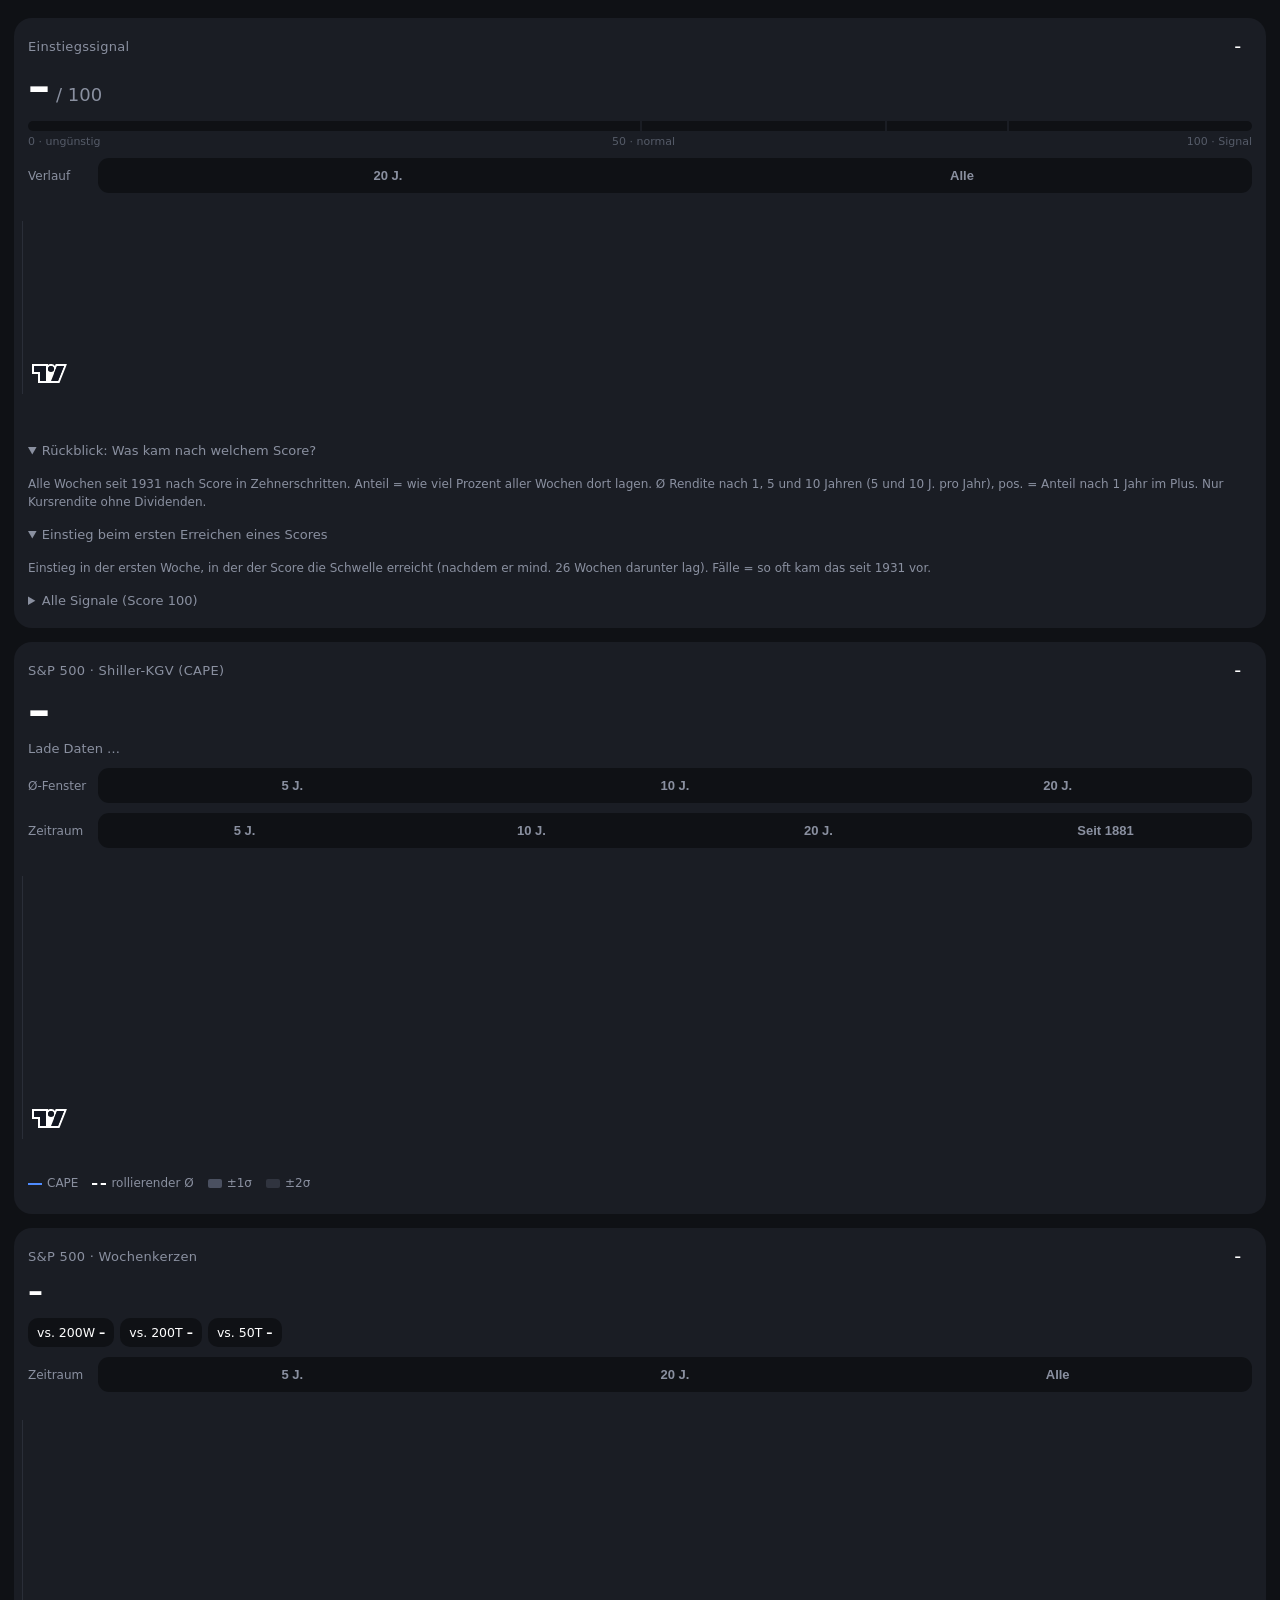
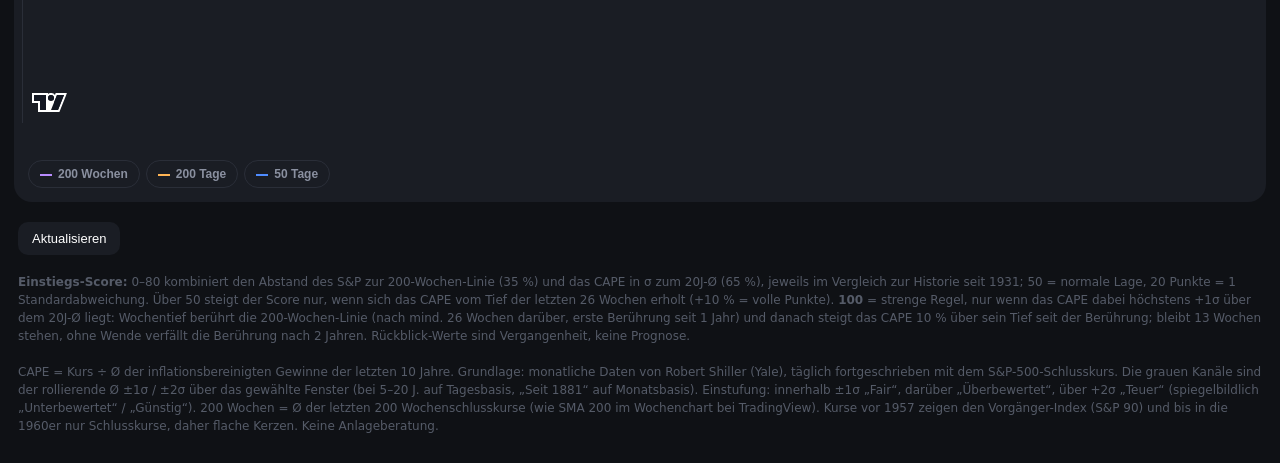
==== commit ac064b5d: "Signal-Karte: optimierter Score, Tabellen in 10er-Schritten mit 10J, teure Signale ausgegraut Co-Aut" ====
--- a/app/src/main/assets/index.html
+++ b/app/src/main/assets/index.html
@@ -69,7 +69,7 @@
   <div class="row" style="justify-content:flex-start;align-items:baseline;gap:6px">
     <div class="big" id="sigNow">–</div><div style="color:#8A90A0;font-size:18px">/ 100</div>
   </div>
-  <div class="bar"><div id="sigBar"></div><i style="left:50%"></i><i style="left:70%"></i><i style="left:90%"></i></div>
+  <div class="bar"><div id="sigBar"></div><i style="left:50%"></i><i style="left:70%"></i><i style="left:80%"></i></div>
   <div class="scale"><span>0 · ungünstig</span><span>50 · normal</span><span>100 · Signal</span></div>
   <div class="sub" id="sigSub"></div>
   <div class="warn" id="sigWarn"></div>
@@ -79,14 +79,14 @@
   <div class="hover" id="sigHover"></div>
   <div class="chartbox"><div id="sig" class="chart"></div></div>
   <details open>
-    <summary>Rückblick: Was hätte ein Einstieg ab welchem Score gebracht?</summary>
+    <summary>Rückblick: Was kam nach welchem Score?</summary>
+    <table class="mini" id="bandTbl"></table>
+    <div class="sub" style="font-size:12px">Alle Wochen seit 1931 nach Score in Zehnerschritten. Anteil = wie viel Prozent aller Wochen dort lagen. Ø Rendite nach 1, 5 und 10 Jahren (5 und 10 J. pro Jahr), pos. = Anteil nach 1 Jahr im Plus. Nur Kursrendite ohne Dividenden.</div>
+  </details>
+  <details open>
+    <summary>Einstieg beim ersten Erreichen eines Scores</summary>
     <table class="mini" id="thrTbl"></table>
-    <div class="sub" style="font-size:12px">Einstieg in der ersten Woche, in der der Score die Schwelle erreicht (nachdem er mind. 26 Wochen darunter lag). Fälle = so oft kam das seit 1931 vor. 1 J. = Ø Rendite im ersten Jahr, pos. = Anteil im Plus, tiefer = Ø weiterer Rückgang im Jahr danach. Nur Kursrendite ohne Dividenden.</div>
-  </details>
-  <details>
-    <summary>Wie oft lag der Score wo – und was kam danach?</summary>
-    <table class="mini" id="bandTbl"></table>
-    <div class="sub" style="font-size:12px">Alle Wochen seit 1931 nach Score-Bereich. Anteil = wie viel Prozent aller Wochen in diesem Bereich lagen.</div>
+    <div class="sub" style="font-size:12px">Einstieg in der ersten Woche, in der der Score die Schwelle erreicht (nachdem er mind. 26 Wochen darunter lag). Fälle = so oft kam das seit 1931 vor.</div>
   </details>
   <details>
     <summary id="sigListSum">Alle Signale (Score 100)</summary>
@@ -141,10 +141,10 @@
   <button onclick="refresh()">Aktualisieren</button>
   <div id="stand"></div>
   <div style="margin-top:8px">
-    <b>Einstiegs-Score:</b> 0–90 kombiniert den Abstand des S&amp;P zur 200-Wochen-Linie (35 %) und das CAPE in σ zum
+    <b>Einstiegs-Score:</b> 0–80 kombiniert den Abstand des S&amp;P zur 200-Wochen-Linie (35 %) und das CAPE in σ zum
     20J-Ø (65 %), jeweils im Vergleich zur Historie seit 1931; 50 = normale Lage, 20 Punkte = 1 Standardabweichung.
     Über 50 steigt der Score nur, wenn sich das CAPE vom Tief der letzten 26 Wochen erholt (+10 % = volle Punkte).
-    <b>100</b> = strenge Regel: Wochentief berührt die 200-Wochen-Linie (nach mind. 26 Wochen darüber, erste Berührung seit
+    <b>100</b> = strenge Regel, nur wenn das CAPE dabei höchstens +1σ über dem 20J-Ø liegt: Wochentief berührt die 200-Wochen-Linie (nach mind. 26 Wochen darüber, erste Berührung seit
     1 Jahr) und danach steigt das CAPE 10 % über sein Tief seit der Berührung; bleibt 13 Wochen stehen, ohne Wende verfällt
     die Berührung nach 2 Jahren. Rückblick-Werte sind Vergangenheit, keine Prognose.<br><br>
     CAPE = Kurs ÷ Ø der inflationsbereinigten Gewinne der letzten 10 Jahre. Grundlage: monatliche Daten von Robert Shiller
@@ -214,13 +214,13 @@
 const sigArea = sigChart.addAreaSeries({ lineColor: C.green, lineWidth: 2, topColor: 'rgba(61,220,132,.35)', bottomColor: 'rgba(61,220,132,.02)',
   priceLineVisible: false, lastValueVisible: true, priceFormat: { type: 'custom', formatter: v => Math.round(v) },
   autoscaleInfoProvider: () => ({ priceRange: { minValue: 0, maxValue: 100 } }) });
-[[50, C.grey, 'normal'], [70, C.orange, ''], [100, C.green, 'Signal']].forEach(([price, color, title]) =>
+[[50, C.grey, 'normal'], [80, C.orange, ''], [100, C.green, 'Signal']].forEach(([price, color, title]) =>
   sigArea.createPriceLine({ price, color, lineWidth: 1, lineStyle: 2, axisLabelVisible: false, title }));
 sigChart.subscribeCrosshairMove(p => {
   const v = p && p.time && p.seriesData.get(sigArea);
   $('sigHover').textContent = v ? `Woche ab ${dDE(p.time)}: Score ${Math.round(v.value)}` : '';
 });
-const scoreColor = v => v >= 100 ? C.green : v >= 80 ? '#8BE3B0' : v >= 65 ? C.orange : v >= 35 ? C.grey : C.red;
+const scoreColor = v => v >= 100 ? C.green : v >= 70 ? '#8BE3B0' : v >= 60 ? C.orange : v >= 30 ? C.grey : C.red;
 
 let capeSrc = null; // aktuell dargestellte Reihe (täglich oder monatlich)
 capeChart.subscribeCrosshairMove(p => {
@@ -288,7 +288,7 @@
   // Einstiegssignale (Score 100) als Pfeile
   const f0 = wk.length ? wk[0].t : '';
   const sigs = (D.signal ? D.signal.signals : []).filter(x => x.t >= f0);
-  candles.setMarkers(sigs.map(x => ({ time: x.t, position: 'belowBar', color: C.green, shape: 'arrowUp', text: spxRange === 5 ? 'Signal' : '' })));
+  candles.setMarkers(sigs.map(x => ({ time: x.t, position: 'belowBar', color: x.ok === false ? '#6B7180' : C.green, shape: 'arrowUp', text: spxRange === 5 ? (x.ok === false ? 'teuer' : 'Signal') : '' })));
   if (keep) return;
   // lange Zeiträume logarithmisch (wie TradingView), 5 Jahre linear
   spxChart.priceScale('right').applyOptions({ mode: spxRange === 5 ? 0 : 1 });
@@ -304,12 +304,12 @@
   $('sigNow').style.color = scoreColor(v);
   $('sigBar').style.width = (v || 0) + '%';
   $('sigBar').style.background = scoreColor(v);
-  const phase = v >= 100 ? 'Signal' : v >= 80 ? 'Attraktiv' : v >= 65 ? 'Interessant' : v >= 35 ? 'Neutral' : 'Ungünstig';
+  const phase = v >= 100 ? 'Signal' : v >= 70 ? 'Attraktiv' : v >= 60 ? 'Interessant' : v >= 30 ? 'Neutral' : 'Ungünstig';
   $('sigChip').textContent = phase;
   $('sigChip').style.background = scoreColor(v) + '26'; $('sigChip').style.color = scoreColor(v);
   const s = D.spx, pt = g.parts || {};
   let txt = `S&amp;P <b style="color:#fff">${sg(pt.dist, 1)} %</b> zur 200-Wochen-Linie (${nf(s.sma200w, 0)}) · CAPE <b style="color:#fff">${sg(pt.z, 1)}σ</b> zum 20J-Ø.<br>`;
-  if (st.active && st.signal) {
+  if (st.active && st.signal && st.signalOk !== false) {
     const wks = Math.round((Date.parse(W[W.length - 1].t) - Date.parse(st.signal)) / 6048e5);
     txt += `Strenge Regel erfüllt: Signal seit ${dDE(st.signal)} (200W berührt am ${dDE(st.touch)}). Einstiegsfenster noch etwa ${Math.max(0, g.rule.window - wks)} Wochen.`;
   } else if (st.active) {
@@ -321,23 +321,23 @@
   }
   $('sigSub').innerHTML = txt;
   const z = D.cape.windows['20'].z;
-  $('sigWarn').textContent = v >= 100 && z > 1 ? `⚠ CAPE ${sg(z)}σ über dem 20J-Ø – Signale bei teurem CAPE waren historisch schwächer (z. B. 2001).` : '';
+  $('sigWarn').textContent = st.active && st.signal && st.signalOk === false ? `Strenge Regel erfüllt, aber CAPE ${sg(z)}σ über dem 20J-Ø – daher kein 100er-Signal.` : v >= 100 && z > 1 ? `⚠ CAPE ${sg(z)}σ über dem 20J-Ø – Signale bei teurem CAPE waren historisch schwächer (z. B. 2001).` : '';
 
   // Verlauf
   const all = W.map((w, i) => g.score[i] == null ? { time: w.t } : { time: w.t, value: g.score[i] });
   sigArea.setData(all);
   // Tabellen
-  $('thrTbl').innerHTML = '<tr><th>Einstieg</th><th>Fälle</th><th>1 J. %</th><th>pos. %</th><th>5 J. p.a.</th><th>tiefer %</th></tr>'
-    + g.thresholds.map(t => `<tr class="${t.score === 100 ? 'hl' : ''}"><td>${typeof t.score === 'number' ? 'ab ' + t.score : 'jederzeit'}</td><td>${t.n}</td>`
-      + `<td>${sg(t.r1, 1)}</td><td>${nf(t.pos, 0)}</td><td>${t.r5 == null ? '–' : sg(t.r5, 1)}</td><td>${t.dd == null ? '–' : nf(t.dd, 1)}</td></tr>`).join('');
-  if (g.bands) $('bandTbl').innerHTML = '<tr><th>Score</th><th>Anteil %</th><th>1 J. %</th><th>pos. %</th><th>5 J. p.a.</th></tr>'
-    + g.bands.map(b => `<tr><td>${b.lo === 100 ? '100' : b.lo + '–' + b.hi}</td><td>${nf(b.share, 1)}</td><td>${sg(b.r1, 1)}</td><td>${nf(b.pos, 0)}</td><td>${sg(b.r5, 1)}</td></tr>`).join('');
-  $('sigListSum').textContent = `Alle Signale (Score 100) – ${g.signals.length} seit ${W.find((w, i) => g.score[i] != null).t.slice(0, 4)}`;
-  $('sigTbl').innerHTML = '<tr><th>Signal</th><th>CAPE</th><th>1 J. %</th><th>3 J. p.a.</th><th>5 J. p.a.</th><th>tiefer %</th></tr>'
-    + g.signals.slice().reverse().map(x => `<tr><td>${dDE(x.t)}</td><td style="color:${x.z > 1 ? C.orange : '#fff'}">${nf(x.cape, 1)}</td>`
-      + ['r1', 'r3', 'r5'].map(k => `<td class="${x[k] == null ? '' : x[k] >= 0 ? 'up' : 'down'}">${x[k] == null ? '–' : sg(x[k], 1)}</td>`).join('')
-      + `<td>${x.dd == null ? '–' : nf(x.dd, 1)}</td></tr>`).join('')
-    + '<tr><td colspan="6" style="color:#8A90A0;white-space:normal;border-top:0;padding-top:8px">CAPE orange = über +1σ des 20J-Ø (teuer). „tiefer“ = weiterer Rückgang im Jahr nach dem Signal.</td></tr>';
+  const pc = x => x == null ? '–' : sg(x, 1);
+  $('thrTbl').innerHTML = '<tr><th>Einstieg</th><th>Fälle</th><th>1 J. %</th><th>pos. %</th><th>5 J. p.a.</th><th>10 J. p.a.</th></tr>'
+    + g.thresholds.map(t => `<tr class="${t.score === 100 ? 'hl' : ''}"><td>${typeof t.score === 'number' ? 'ab ' + t.score : 'jederzeit'}</td><td>${typeof t.score === 'number' ? t.n : '–'}</td>`
+      + `<td>${pc(t.r1)}</td><td>${nf(t.pos, 0)}</td><td>${pc(t.r5)}</td><td>${pc(t.r10)}</td></tr>`).join('');
+  if (g.bands) $('bandTbl').innerHTML = '<tr><th>Score</th><th>Anteil %</th><th>1 J. %</th><th>pos. %</th><th>5 J. p.a.</th><th>10 J. p.a.</th></tr>'
+    + g.bands.map(b => `<tr class="${b.lo === 100 ? 'hl' : ''}"${v != null && ((v >= b.lo && v < b.hi) || (b.lo === 100 && v >= 100)) ? ' style="background:#2A2E38"' : ''}><td>${b.lo === 100 ? '100' : b.lo + '–' + (b.hi - 1)}</td><td>${nf(b.share, 1)}</td><td>${pc(b.r1)}</td><td>${nf(b.pos, 0)}</td><td>${pc(b.r5)}</td><td>${pc(b.r10)}</td></tr>`).join('');
+  $('sigListSum').textContent = `Strenge Regel – ${g.signals.filter(x => x.ok !== false).length} × Score 100, ${g.signals.filter(x => x.ok === false).length} × zu teuer, seit ${W.find((w, i) => g.score[i] != null).t.slice(0, 4)}`;
+  $('sigTbl').innerHTML = '<tr><th>Signal</th><th>CAPE σ</th><th>1 J. %</th><th>3 J. p.a.</th><th>5 J. p.a.</th><th>10 J. p.a.</th></tr>'
+    + g.signals.slice().reverse().map(x => `<tr style="${x.ok === false ? 'opacity:.45' : ''}"><td>${dDE(x.t)}</td><td style="color:${x.ok === false ? C.orange : '#fff'}">${x.z == null ? '–' : sg(x.z, 1)}</td>`
+      + ['r1', 'r3', 'r5', 'r10'].map(k => `<td class="${x[k] == null ? '' : x[k] >= 0 ? 'up' : 'down'}">${x[k] == null ? '–' : sg(x[k], 1)}</td>`).join('') + '</tr>').join('')
+    + '<tr><td colspan="6" style="color:#8A90A0;white-space:normal;border-top:0;padding-top:8px">Blass = Regel erfüllt, aber CAPE über +1σ zum 20J-Ø → zählt nicht als 100 (z. B. 2001).</td></tr>';
   if (keep) return;
   const ts = sigChart.timeScale();
   if (sigRange === 'all') ts.fitContent();
@@ -386,8 +386,9 @@
   const g = d.signal;
   if (g && w200) {
     const st = g.state; let sc;
-    if (st.active && st.signal) sc = 100;
-    else if (st.active) { st.capeMin = Math.min(st.capeMin, cur); sc = 50 + 50 * Math.min(1, Math.max(0, cur / st.capeMin - 1) / g.rule.rise); if (sc >= 100) { sc = 100; st.signal = q.date; } }
+    const zNow = (cur - g.rule.m20) / g.rule.s20;
+    if (st.active && st.signal) sc = st.signalOk === false ? 0 : 100;
+    else if (st.active) { st.capeMin = Math.min(st.capeMin, cur); sc = 50 + 50 * Math.min(1, Math.max(0, cur / st.capeMin - 1) / g.rule.rise); if (sc >= 100) { sc = 100; st.signal = q.date; st.signalOk = zNow <= (g.rule.zMax100 ?? 99); } }
     else if (st.run >= 26 && st.weeksSinceTouch > 52 && Math.min(q.low, p) <= w200) { sc = 50; Object.assign(st, { active: true, touch: q.date, capeMin: cur, signal: null }); }
     else sc = 50 * Math.min(1, Math.max(0, 1 - (p / w200 - 1) / g.rule.dist));
     // kombinierter Score (wie in der täglichen Berechnung)
@@ -401,7 +402,7 @@
       const turn = Math.min(1, Math.max(0, (cur / mn - 1) / R.rise));
       let v = raw > 50 ? 50 + (raw - 50) * turn : raw;
       v = Math.min(R.cap, Math.max(0, v));
-      if (sc >= 100) v = 100;
+      if (sc >= 100 && st.signalOk !== false) v = 100;
       g.parts = { dist, z };
       sc = v;
     }
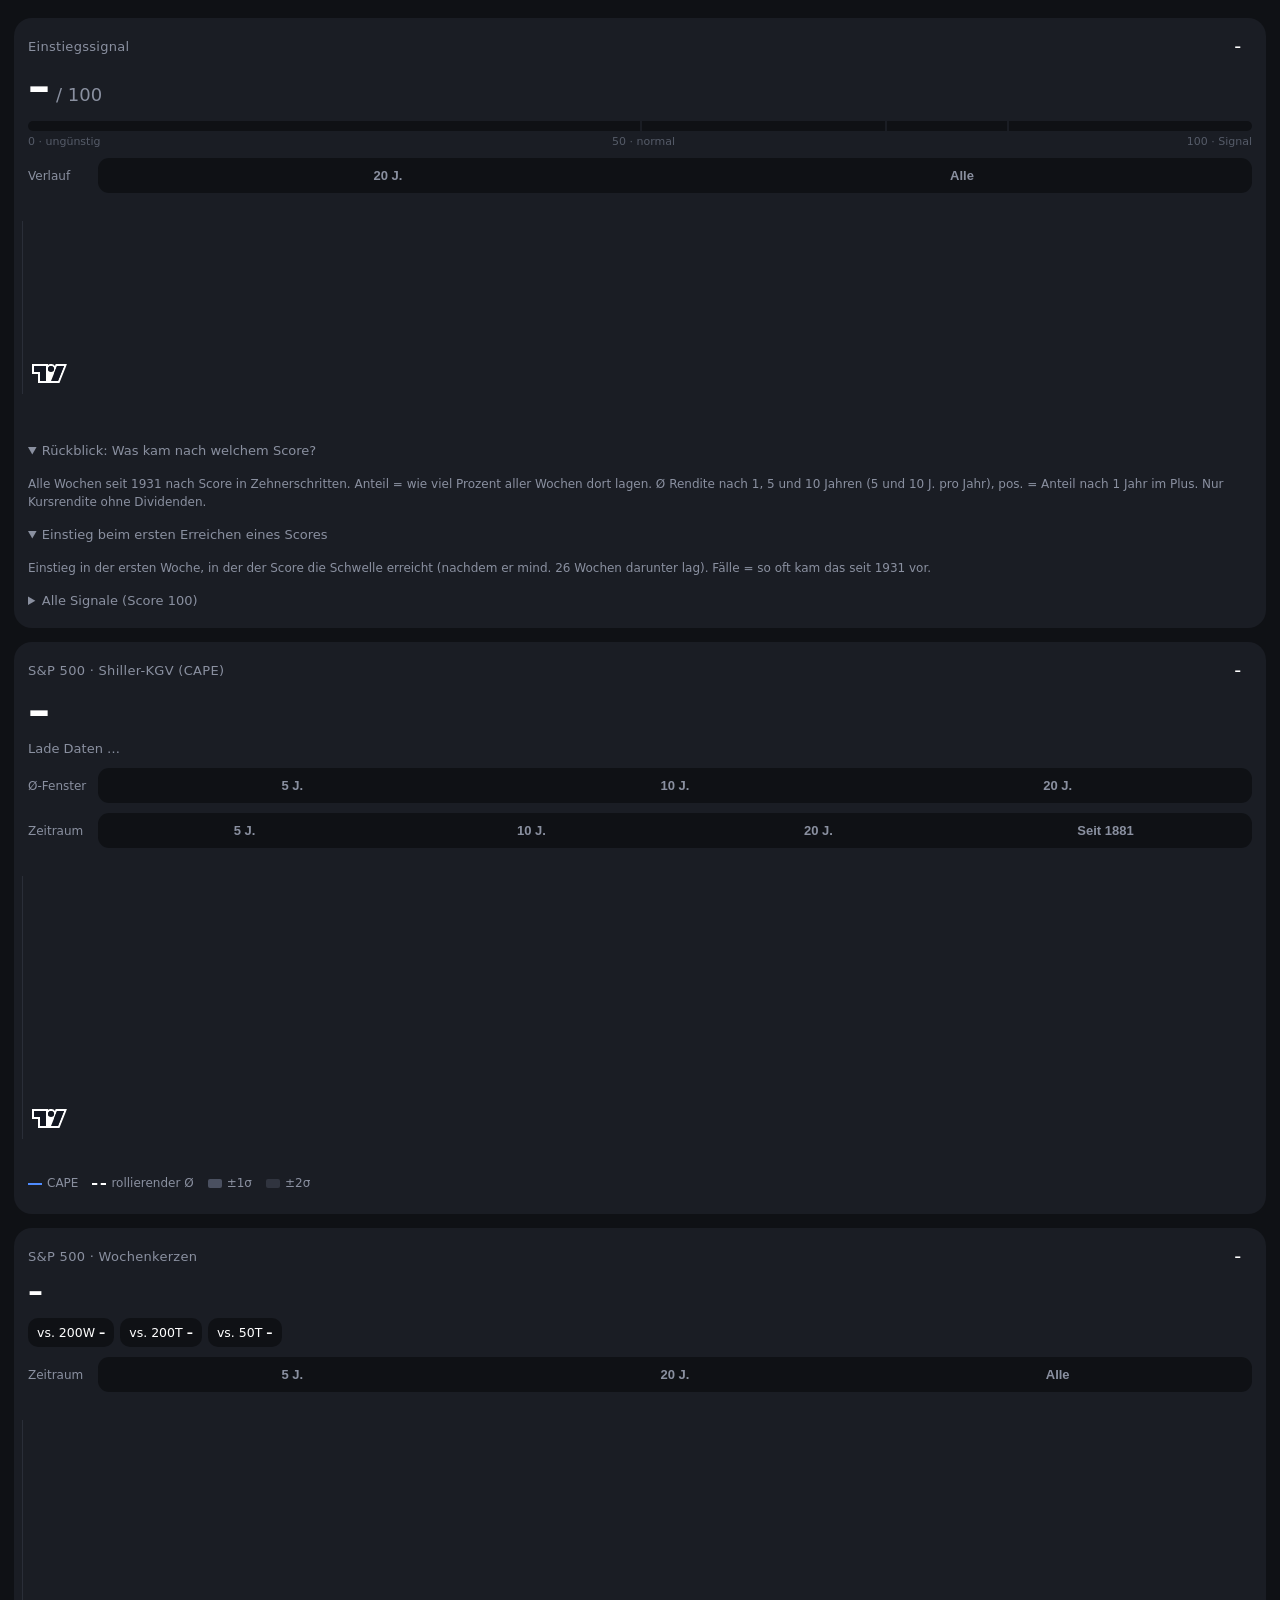
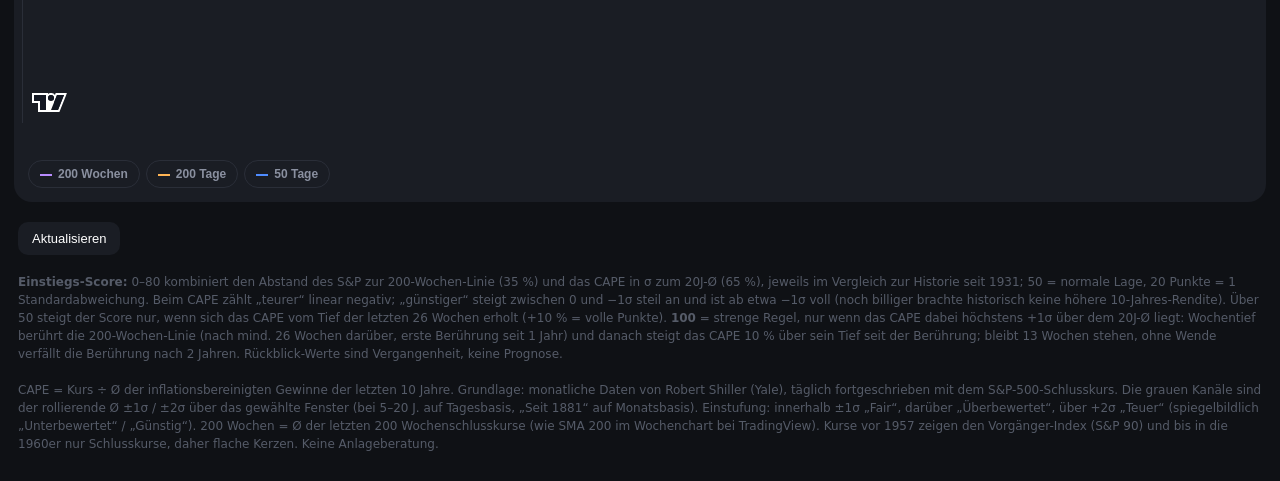
==== commit 24b7aa17: "Live-Score mit CAPE-S-Kurve, Erklärung ergänzt Co-Authored-By: Claude Opus 5.5 <noreply@anthropic.co" ====
--- a/app/src/main/assets/index.html
+++ b/app/src/main/assets/index.html
@@ -143,6 +143,8 @@
   <div style="margin-top:8px">
     <b>Einstiegs-Score:</b> 0–80 kombiniert den Abstand des S&amp;P zur 200-Wochen-Linie (35 %) und das CAPE in σ zum
     20J-Ø (65 %), jeweils im Vergleich zur Historie seit 1931; 50 = normale Lage, 20 Punkte = 1 Standardabweichung.
+    Beim CAPE zählt „teurer“ linear negativ; „günstiger“ steigt zwischen 0 und −1σ steil an und ist ab etwa −1σ voll
+    (noch billiger brachte historisch keine höhere 10-Jahres-Rendite).
     Über 50 steigt der Score nur, wenn sich das CAPE vom Tief der letzten 26 Wochen erholt (+10 % = volle Punkte).
     <b>100</b> = strenge Regel, nur wenn das CAPE dabei höchstens +1σ über dem 20J-Ø liegt: Wochentief berührt die 200-Wochen-Linie (nach mind. 26 Wochen darüber, erste Berührung seit
     1 Jahr) und danach steigt das CAPE 10 % über sein Tief seit der Berührung; bleibt 13 Wochen stehen, ohne Wende verfällt
@@ -395,7 +397,9 @@
     const R = g.rule;
     if (R.cSd) {
       const dist = (p / w200 - 1) * 100, z = (cur - R.m20) / R.s20;
-      const comp = -(R.wDist * (dist - R.dMu) / R.dSd + R.wCape * (z - R.zMu) / R.zSd);
+      // CAPE-Teil wie in der täglichen Berechnung: über dem Ø linear, darunter S-Kurve (ab ca. -1σ voll)
+      const zf = R.capeWidth == null || z >= 0 ? z : -1 / (1 + Math.exp(-((-z) - R.capeMid) / R.capeWidth));
+      const comp = -(R.wDist * (dist - R.dMu) / R.dSd + R.wCape * (zf - R.zMu) / R.zSd);
       const raw = 50 + R.spread * comp / R.cSd;
       const prev = (sameWeek ? R.capeLast.slice(0, -1) : R.capeLast.slice(1)).filter(x => x != null);
       const mn = Math.min(...prev, cur);
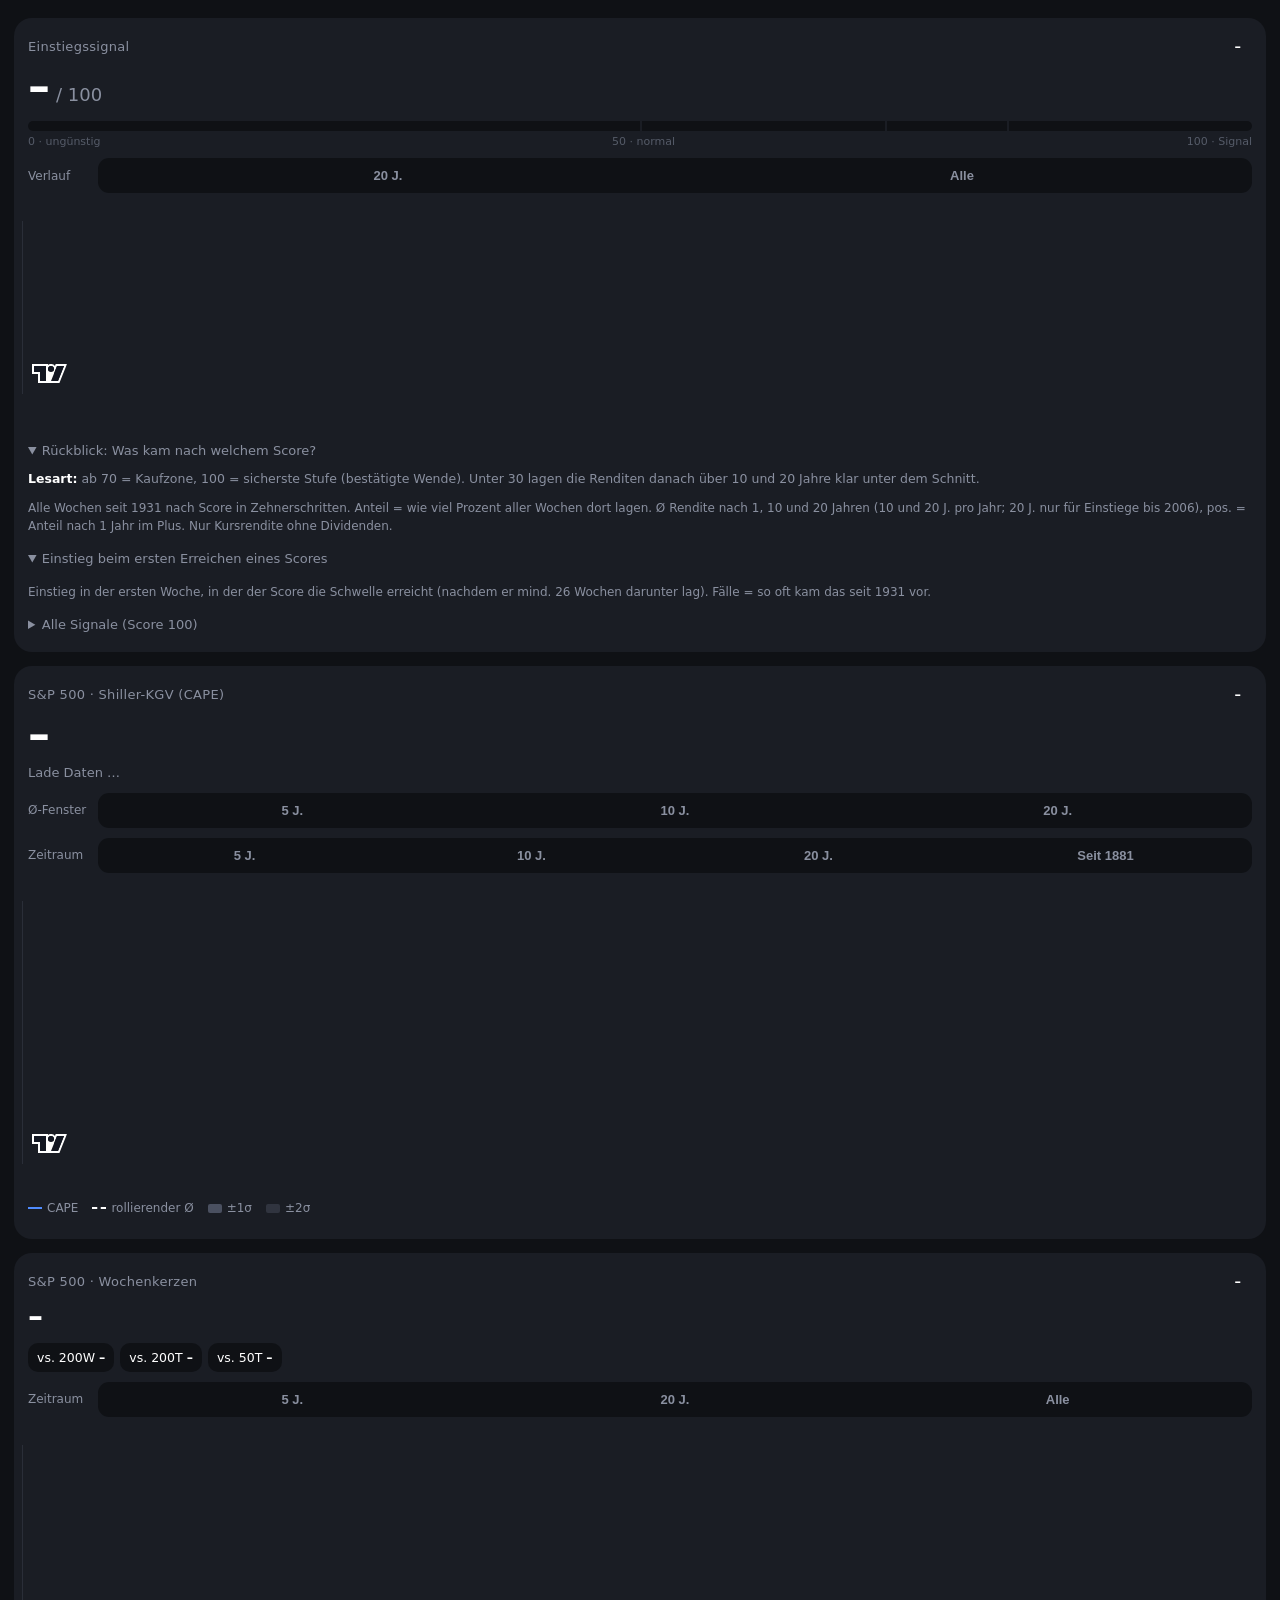
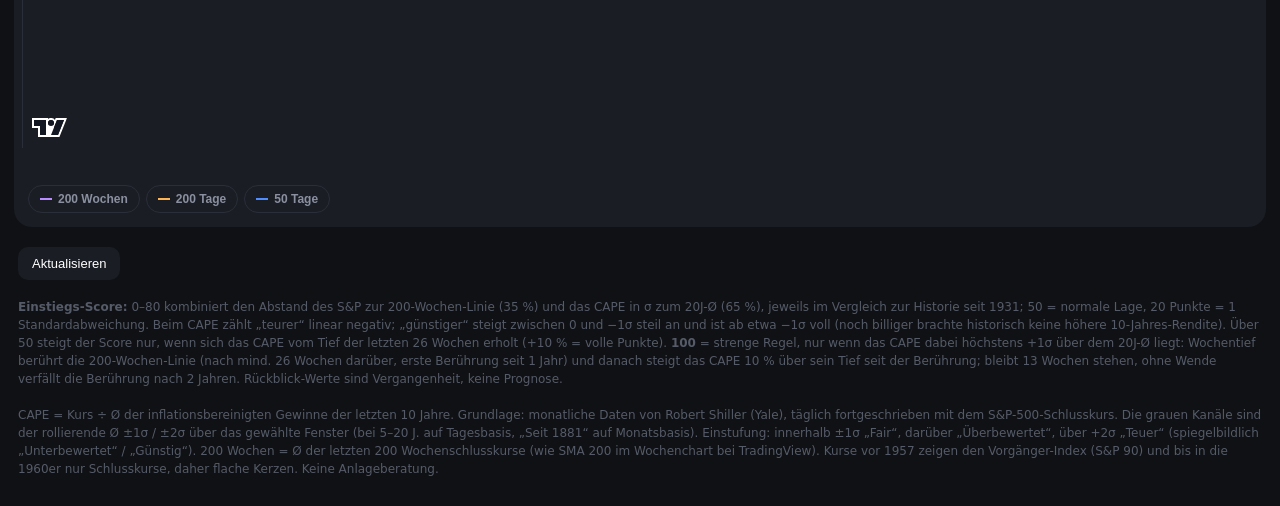
==== commit 802eb9a8: "Rückblick: 20 J. p.a. ergänzt, Lesart-Hinweis Co-Authored-By: Claude Opus 5.5 <noreply@anthropic.com" ====
--- a/app/src/main/assets/index.html
+++ b/app/src/main/assets/index.html
@@ -80,8 +80,9 @@
   <div class="chartbox"><div id="sig" class="chart"></div></div>
   <details open>
     <summary>Rückblick: Was kam nach welchem Score?</summary>
+    <div class="sub" style="font-size:12.5px;margin-bottom:4px"><b style="color:#fff">Lesart:</b> ab 70 = Kaufzone, 100 = sicherste Stufe (bestätigte Wende). Unter 30 lagen die Renditen danach über 10 und 20 Jahre klar unter dem Schnitt.</div>
     <table class="mini" id="bandTbl"></table>
-    <div class="sub" style="font-size:12px">Alle Wochen seit 1931 nach Score in Zehnerschritten. Anteil = wie viel Prozent aller Wochen dort lagen. Ø Rendite nach 1, 5 und 10 Jahren (5 und 10 J. pro Jahr), pos. = Anteil nach 1 Jahr im Plus. Nur Kursrendite ohne Dividenden.</div>
+    <div class="sub" style="font-size:12px">Alle Wochen seit 1931 nach Score in Zehnerschritten. Anteil = wie viel Prozent aller Wochen dort lagen. Ø Rendite nach 1, 10 und 20 Jahren (10 und 20 J. pro Jahr; 20 J. nur für Einstiege bis 2006), pos. = Anteil nach 1 Jahr im Plus. Nur Kursrendite ohne Dividenden.</div>
   </details>
   <details open>
     <summary>Einstieg beim ersten Erreichen eines Scores</summary>
@@ -330,15 +331,15 @@
   sigArea.setData(all);
   // Tabellen
   const pc = x => x == null ? '–' : sg(x, 1);
-  $('thrTbl').innerHTML = '<tr><th>Einstieg</th><th>Fälle</th><th>1 J. %</th><th>pos. %</th><th>5 J. p.a.</th><th>10 J. p.a.</th></tr>'
+  $('thrTbl').innerHTML = '<tr><th>Einstieg</th><th>Fälle</th><th>1 J. %</th><th>pos. %</th><th>10 J. p.a.</th><th>20 J. p.a.</th></tr>'
     + g.thresholds.map(t => `<tr class="${t.score === 100 ? 'hl' : ''}"><td>${typeof t.score === 'number' ? 'ab ' + t.score : 'jederzeit'}</td><td>${typeof t.score === 'number' ? t.n : '–'}</td>`
-      + `<td>${pc(t.r1)}</td><td>${nf(t.pos, 0)}</td><td>${pc(t.r5)}</td><td>${pc(t.r10)}</td></tr>`).join('');
-  if (g.bands) $('bandTbl').innerHTML = '<tr><th>Score</th><th>Anteil %</th><th>1 J. %</th><th>pos. %</th><th>5 J. p.a.</th><th>10 J. p.a.</th></tr>'
-    + g.bands.map(b => `<tr class="${b.lo === 100 ? 'hl' : ''}"${v != null && ((v >= b.lo && v < b.hi) || (b.lo === 100 && v >= 100)) ? ' style="background:#2A2E38"' : ''}><td>${b.lo === 100 ? '100' : b.lo + '–' + (b.hi - 1)}</td><td>${nf(b.share, 1)}</td><td>${pc(b.r1)}</td><td>${nf(b.pos, 0)}</td><td>${pc(b.r5)}</td><td>${pc(b.r10)}</td></tr>`).join('');
+      + `<td>${pc(t.r1)}</td><td>${nf(t.pos, 0)}</td><td>${pc(t.r10)}</td><td>${pc(t.r20)}</td></tr>`).join('');
+  if (g.bands) $('bandTbl').innerHTML = '<tr><th>Score</th><th>Anteil %</th><th>1 J. %</th><th>pos. %</th><th>10 J. p.a.</th><th>20 J. p.a.</th></tr>'
+    + g.bands.map(b => `<tr class="${b.lo === 100 ? 'hl' : ''}"${v != null && ((v >= b.lo && v < b.hi) || (b.lo === 100 && v >= 100)) ? ' style="background:#2A2E38"' : ''}><td>${b.lo === 100 ? '100' : b.lo + '–' + (b.hi - 1)}</td><td>${nf(b.share, 1)}</td><td>${pc(b.r1)}</td><td>${nf(b.pos, 0)}</td><td>${pc(b.r10)}</td><td>${pc(b.r20)}</td></tr>`).join('');
   $('sigListSum').textContent = `Strenge Regel – ${g.signals.filter(x => x.ok !== false).length} × Score 100, ${g.signals.filter(x => x.ok === false).length} × zu teuer, seit ${W.find((w, i) => g.score[i] != null).t.slice(0, 4)}`;
-  $('sigTbl').innerHTML = '<tr><th>Signal</th><th>CAPE σ</th><th>1 J. %</th><th>3 J. p.a.</th><th>5 J. p.a.</th><th>10 J. p.a.</th></tr>'
+  $('sigTbl').innerHTML = '<tr><th>Signal</th><th>CAPE σ</th><th>1 J. %</th><th>5 J. p.a.</th><th>10 J. p.a.</th><th>20 J. p.a.</th></tr>'
     + g.signals.slice().reverse().map(x => `<tr style="${x.ok === false ? 'opacity:.45' : ''}"><td>${dDE(x.t)}</td><td style="color:${x.ok === false ? C.orange : '#fff'}">${x.z == null ? '–' : sg(x.z, 1)}</td>`
-      + ['r1', 'r3', 'r5', 'r10'].map(k => `<td class="${x[k] == null ? '' : x[k] >= 0 ? 'up' : 'down'}">${x[k] == null ? '–' : sg(x[k], 1)}</td>`).join('') + '</tr>').join('')
+      + ['r1', 'r5', 'r10', 'r20'].map(k => `<td class="${x[k] == null ? '' : x[k] >= 0 ? 'up' : 'down'}">${x[k] == null ? '–' : sg(x[k], 1)}</td>`).join('') + '</tr>').join('')
     + '<tr><td colspan="6" style="color:#8A90A0;white-space:normal;border-top:0;padding-top:8px">Blass = Regel erfüllt, aber CAPE über +1σ zum 20J-Ø → zählt nicht als 100 (z. B. 2001).</td></tr>';
   if (keep) return;
   const ts = sigChart.timeScale();
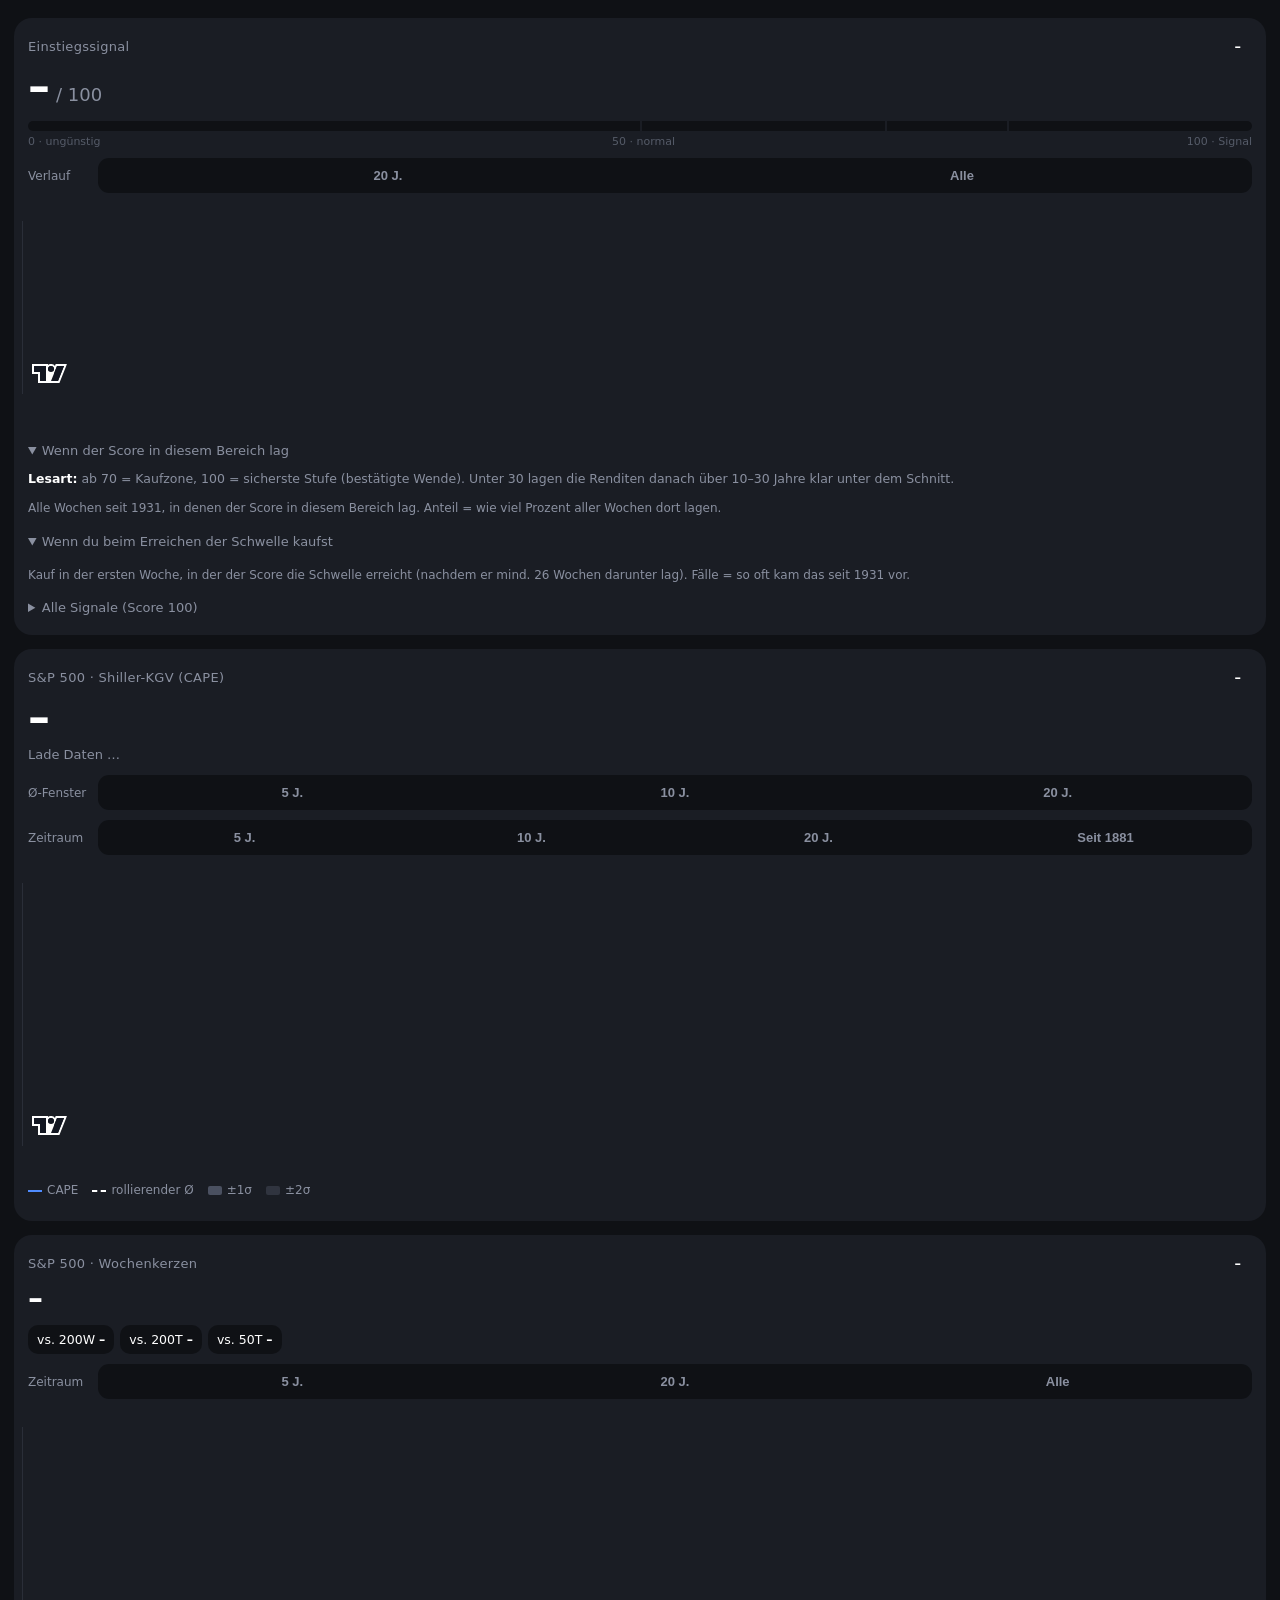
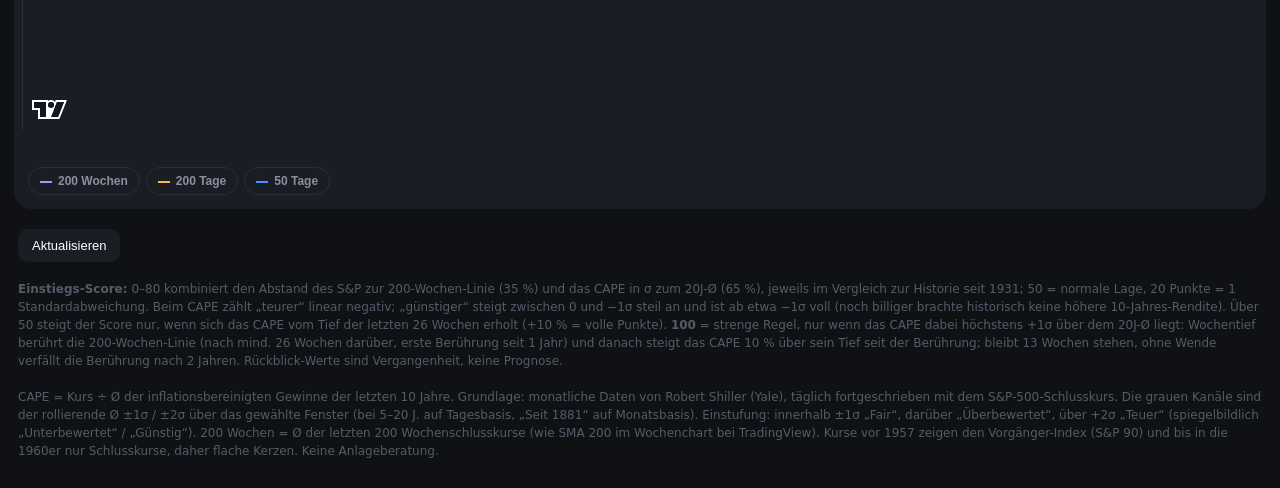
==== commit 9470e10b: "Rückblick: 30 J., schlechtester 10-J.-Fall statt pos. %, Hinweis zu jungen Fällen, klarere Überschri" ====
--- a/app/src/main/assets/index.html
+++ b/app/src/main/assets/index.html
@@ -79,15 +79,16 @@
   <div class="hover" id="sigHover"></div>
   <div class="chartbox"><div id="sig" class="chart"></div></div>
   <details open>
-    <summary>Rückblick: Was kam nach welchem Score?</summary>
-    <div class="sub" style="font-size:12.5px;margin-bottom:4px"><b style="color:#fff">Lesart:</b> ab 70 = Kaufzone, 100 = sicherste Stufe (bestätigte Wende). Unter 30 lagen die Renditen danach über 10 und 20 Jahre klar unter dem Schnitt.</div>
+    <summary>Wenn der Score in diesem Bereich lag</summary>
+    <div class="sub" style="font-size:12.5px;margin-bottom:4px"><b style="color:#fff">Lesart:</b> ab 70 = Kaufzone, 100 = sicherste Stufe (bestätigte Wende). Unter 30 lagen die Renditen danach über 10–30 Jahre klar unter dem Schnitt.</div>
     <table class="mini" id="bandTbl"></table>
-    <div class="sub" style="font-size:12px">Alle Wochen seit 1931 nach Score in Zehnerschritten. Anteil = wie viel Prozent aller Wochen dort lagen. Ø Rendite nach 1, 10 und 20 Jahren (10 und 20 J. pro Jahr; 20 J. nur für Einstiege bis 2006), pos. = Anteil nach 1 Jahr im Plus. Nur Kursrendite ohne Dividenden.</div>
+    <div class="sub" style="font-size:12px">Alle Wochen seit 1931, in denen der Score in diesem Bereich lag. Anteil = wie viel Prozent aller Wochen dort lagen.</div>
   </details>
   <details open>
-    <summary>Einstieg beim ersten Erreichen eines Scores</summary>
+    <summary>Wenn du beim Erreichen der Schwelle kaufst</summary>
     <table class="mini" id="thrTbl"></table>
-    <div class="sub" style="font-size:12px">Einstieg in der ersten Woche, in der der Score die Schwelle erreicht (nachdem er mind. 26 Wochen darunter lag). Fälle = so oft kam das seit 1931 vor.</div>
+    <div class="sub" style="font-size:12px">Kauf in der ersten Woche, in der der Score die Schwelle erreicht (nachdem er mind. 26 Wochen darunter lag). Fälle = so oft kam das seit 1931 vor.</div>
+    <div class="sub" style="font-size:12px" id="horizonNote"></div>
   </details>
   <details>
     <summary id="sigListSum">Alle Signale (Score 100)</summary>
@@ -331,15 +332,19 @@
   sigArea.setData(all);
   // Tabellen
   const pc = x => x == null ? '–' : sg(x, 1);
-  $('thrTbl').innerHTML = '<tr><th>Einstieg</th><th>Fälle</th><th>1 J. %</th><th>pos. %</th><th>10 J. p.a.</th><th>20 J. p.a.</th></tr>'
-    + g.thresholds.map(t => `<tr class="${t.score === 100 ? 'hl' : ''}"><td>${typeof t.score === 'number' ? 'ab ' + t.score : 'jederzeit'}</td><td>${typeof t.score === 'number' ? t.n : '–'}</td>`
-      + `<td>${pc(t.r1)}</td><td>${nf(t.pos, 0)}</td><td>${pc(t.r10)}</td><td>${pc(t.r20)}</td></tr>`).join('');
-  if (g.bands) $('bandTbl').innerHTML = '<tr><th>Score</th><th>Anteil %</th><th>1 J. %</th><th>pos. %</th><th>10 J. p.a.</th><th>20 J. p.a.</th></tr>'
-    + g.bands.map(b => `<tr class="${b.lo === 100 ? 'hl' : ''}"${v != null && ((v >= b.lo && v < b.hi) || (b.lo === 100 && v >= 100)) ? ' style="background:#2A2E38"' : ''}><td>${b.lo === 100 ? '100' : b.lo + '–' + (b.hi - 1)}</td><td>${nf(b.share, 1)}</td><td>${pc(b.r1)}</td><td>${nf(b.pos, 0)}</td><td>${pc(b.r10)}</td><td>${pc(b.r20)}</td></tr>`).join('');
+  const H = g.horizon || {};
+  const head = first => `<tr><th>${first}</th><th>${first === 'Score' ? 'Anteil %' : 'Fälle'}</th><th>1 J.</th><th>10 J.</th><th>20 J.</th><th>30 J.</th><th>min 10 J.</th></tr>`;
+  const cells = t => `<td>${pc(t.r1)}</td><td>${pc(t.r10)}</td><td>${pc(t.r20)}</td><td>${pc(t.r30)}</td><td class="${t.w10 == null ? '' : t.w10 >= 0 ? 'up' : 'down'}">${pc(t.w10)}</td>`;
+  $('thrTbl').innerHTML = head('Einstieg')
+    + g.thresholds.map(t => `<tr class="${t.score === 100 ? 'hl' : ''}"><td>${typeof t.score === 'number' ? 'ab ' + t.score : 'jederzeit'}</td><td>${typeof t.score === 'number' ? t.n : '–'}</td>${cells(t)}</tr>`).join('');
+  if (g.bands) $('bandTbl').innerHTML = head('Score')
+    + g.bands.map(b => `<tr class="${b.lo === 100 ? 'hl' : ''}"${v != null && ((v >= b.lo && v < b.hi) || (b.lo === 100 && v >= 100)) ? ' style="background:#2A2E38"' : ''}><td>${b.lo === 100 ? '100' : b.lo + '–' + (b.hi - 1)}</td><td>${nf(b.share, 1)}</td>${cells(b)}</tr>`).join('');
+  const yr = k => H[k] ? H[k].slice(0, 4) : '';
+  $('horizonNote').textContent = `1 J. = Rendite im ersten Jahr, 10/20/30 J. = Ø Rendite pro Jahr, min 10 J. = schlechtester Fall über 10 Jahre pro Jahr. Lange Zeiträume gibt es nur für Einstiege, die weit genug zurückliegen: 10 J. bis ${yr('10')}, 20 J. bis ${yr('20')}, 30 J. bis ${yr('30')}. Jüngere Fälle (z. B. 2020, 2022) zählen dort noch nicht mit. Nur Kursrendite ohne Dividenden.`;
   $('sigListSum').textContent = `Strenge Regel – ${g.signals.filter(x => x.ok !== false).length} × Score 100, ${g.signals.filter(x => x.ok === false).length} × zu teuer, seit ${W.find((w, i) => g.score[i] != null).t.slice(0, 4)}`;
-  $('sigTbl').innerHTML = '<tr><th>Signal</th><th>CAPE σ</th><th>1 J. %</th><th>5 J. p.a.</th><th>10 J. p.a.</th><th>20 J. p.a.</th></tr>'
+  $('sigTbl').innerHTML = '<tr><th>Signal</th><th>CAPE σ</th><th>1 J.</th><th>10 J.</th><th>20 J.</th><th>30 J.</th></tr>'
     + g.signals.slice().reverse().map(x => `<tr style="${x.ok === false ? 'opacity:.45' : ''}"><td>${dDE(x.t)}</td><td style="color:${x.ok === false ? C.orange : '#fff'}">${x.z == null ? '–' : sg(x.z, 1)}</td>`
-      + ['r1', 'r5', 'r10', 'r20'].map(k => `<td class="${x[k] == null ? '' : x[k] >= 0 ? 'up' : 'down'}">${x[k] == null ? '–' : sg(x[k], 1)}</td>`).join('') + '</tr>').join('')
+      + ['r1', 'r10', 'r20', 'r30'].map(k => `<td class="${x[k] == null ? '' : x[k] >= 0 ? 'up' : 'down'}">${x[k] == null ? '–' : sg(x[k], 1)}</td>`).join('') + '</tr>').join('')
     + '<tr><td colspan="6" style="color:#8A90A0;white-space:normal;border-top:0;padding-top:8px">Blass = Regel erfüllt, aber CAPE über +1σ zum 20J-Ø → zählt nicht als 100 (z. B. 2001).</td></tr>';
   if (keep) return;
   const ts = sigChart.timeScale();
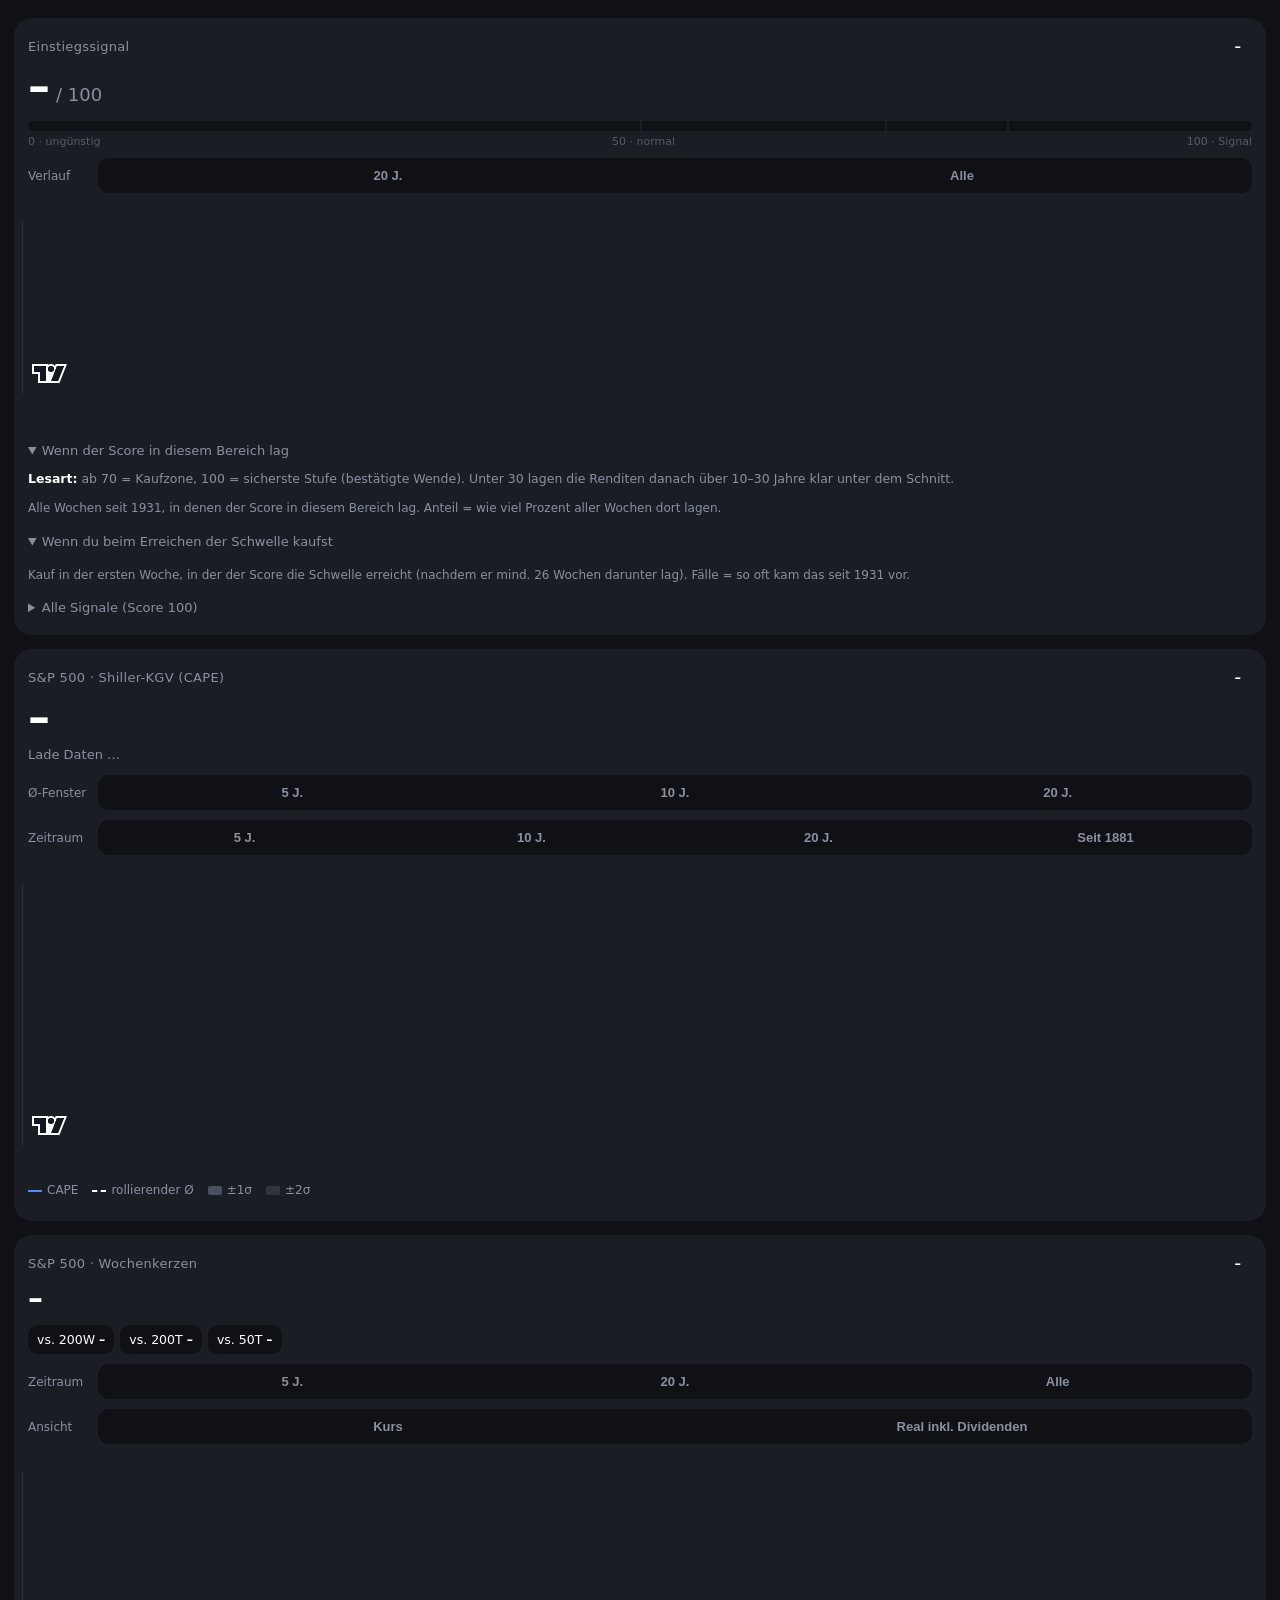
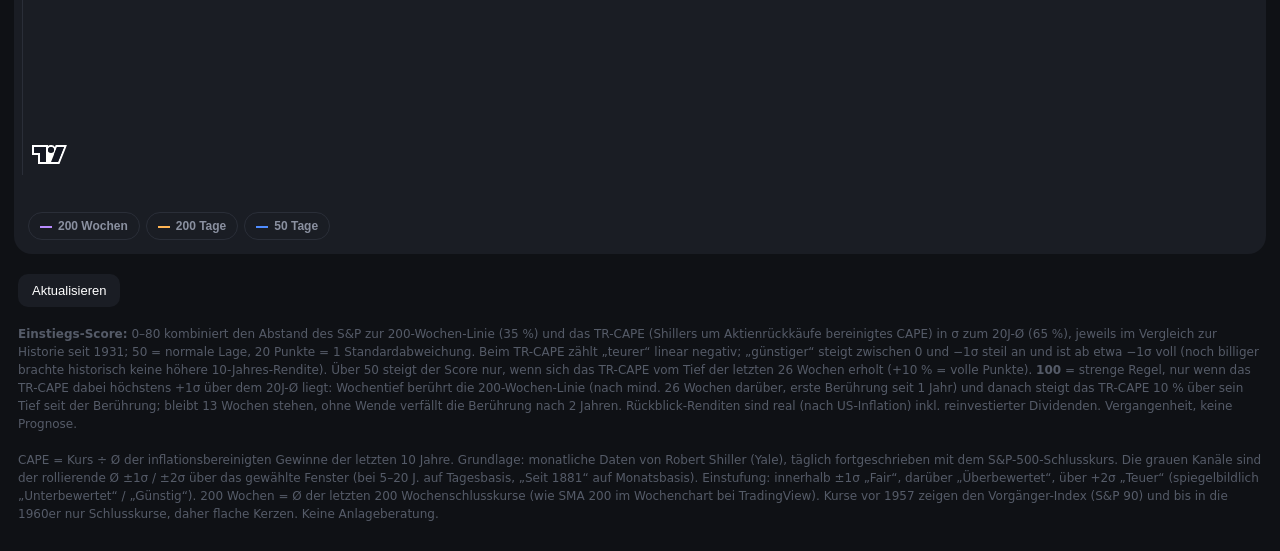
==== commit 795dbc94: "App: Score auf TR-CAPE, reale Renditen inkl. Dividenden, realer S&P-Chart als Umschalter Co-Authored" ====
--- a/app/src/main/assets/index.html
+++ b/app/src/main/assets/index.html
@@ -130,8 +130,12 @@
   <div class="ctl"><span class="t">Zeitraum</span>
     <div class="seg" id="segSpx"><button data-v="5">5 J.</button><button data-v="20">20 J.</button><button data-v="all" id="spxAllBtn">Alle</button></div>
   </div>
+  <div class="ctl"><span class="t">Ansicht</span>
+    <div class="seg" id="segView"><button data-v="nom">Kurs</button><button data-v="real">Real inkl. Dividenden</button></div>
+  </div>
   <div class="hover" id="spxHover"></div>
   <div class="chartbox"><div id="spx" class="chart"></div></div>
+  <div class="sub" id="realNote" style="display:none;font-size:12px">S&amp;P 500 inkl. reinvestierter Dividenden, bereinigt um die US-Inflation, in heutiger Kaufkraft (letzter Wert = heutiger Kurs). Die Inflation wird monatlich und mit Verzögerung veröffentlicht; die letzten Wochen sind daher vorläufig.</div>
   <div class="toggles" id="lines">
     <button class="tg" data-k="w200"><i style="border-color:#B98CFF"></i>200 Wochen</button>
     <button class="tg" data-k="s200"><i style="border-color:#FFB454"></i>200 Tage</button>
@@ -143,14 +147,14 @@
   <button onclick="refresh()">Aktualisieren</button>
   <div id="stand"></div>
   <div style="margin-top:8px">
-    <b>Einstiegs-Score:</b> 0–80 kombiniert den Abstand des S&amp;P zur 200-Wochen-Linie (35 %) und das CAPE in σ zum
+    <b>Einstiegs-Score:</b> 0–80 kombiniert den Abstand des S&amp;P zur 200-Wochen-Linie (35 %) und das TR-CAPE (Shillers um Aktienrückkäufe bereinigtes CAPE) in σ zum
     20J-Ø (65 %), jeweils im Vergleich zur Historie seit 1931; 50 = normale Lage, 20 Punkte = 1 Standardabweichung.
-    Beim CAPE zählt „teurer“ linear negativ; „günstiger“ steigt zwischen 0 und −1σ steil an und ist ab etwa −1σ voll
+    Beim TR-CAPE zählt „teurer“ linear negativ; „günstiger“ steigt zwischen 0 und −1σ steil an und ist ab etwa −1σ voll
     (noch billiger brachte historisch keine höhere 10-Jahres-Rendite).
-    Über 50 steigt der Score nur, wenn sich das CAPE vom Tief der letzten 26 Wochen erholt (+10 % = volle Punkte).
-    <b>100</b> = strenge Regel, nur wenn das CAPE dabei höchstens +1σ über dem 20J-Ø liegt: Wochentief berührt die 200-Wochen-Linie (nach mind. 26 Wochen darüber, erste Berührung seit
-    1 Jahr) und danach steigt das CAPE 10 % über sein Tief seit der Berührung; bleibt 13 Wochen stehen, ohne Wende verfällt
-    die Berührung nach 2 Jahren. Rückblick-Werte sind Vergangenheit, keine Prognose.<br><br>
+    Über 50 steigt der Score nur, wenn sich das TR-CAPE vom Tief der letzten 26 Wochen erholt (+10 % = volle Punkte).
+    <b>100</b> = strenge Regel, nur wenn das TR-CAPE dabei höchstens +1σ über dem 20J-Ø liegt: Wochentief berührt die 200-Wochen-Linie (nach mind. 26 Wochen darüber, erste Berührung seit
+    1 Jahr) und danach steigt das TR-CAPE 10 % über sein Tief seit der Berührung; bleibt 13 Wochen stehen, ohne Wende verfällt
+    die Berührung nach 2 Jahren. Rückblick-Renditen sind real (nach US-Inflation) inkl. reinvestierter Dividenden. Vergangenheit, keine Prognose.<br><br>
     CAPE = Kurs ÷ Ø der inflationsbereinigten Gewinne der letzten 10 Jahre. Grundlage: monatliche Daten von Robert Shiller
     (Yale), täglich fortgeschrieben mit dem S&amp;P-500-Schlusskurs. Die grauen Kanäle sind der rollierende Ø ±1σ / ±2σ
     über das gewählte Fenster (bei 5–20 J. auf Tagesbasis, „Seit 1881“ auf Monatsbasis). Einstufung: innerhalb ±1σ „Fair“,
@@ -178,6 +182,7 @@
 let win = store.get('win', 20), range = store.get('range', 20), spxRange = store.get('spxRange', 5);
 let lines = store.get('lines', { w200: true, s200: true, s50: true });
 let sigRange = store.get('sigRange', 'all');
+let spxView = store.get('spxView', 'nom');
 
 const base = (el, extra = {}) => LightweightCharts.createChart(el, Object.assign({
   autoSize: true,
@@ -211,6 +216,8 @@
   s50: spxChart.addLineSeries({ color: C.blue, lineWidth: 1 }),
 };
 Object.values(ma).forEach(s => s.applyOptions({ priceLineVisible: false, lastValueVisible: false, crosshairMarkerVisible: false }));
+
+const trLine = spxChart.addLineSeries({ color: '#E6E8EE', lineWidth: 2, priceLineVisible: false, lastValueVisible: true, visible: false });
 
 // ---------- Signal-Chart (Score 0–100)
 const sigChart = base($('sig'), { localization: { locale: 'de-DE', dateFormat: 'dd.MM.yyyy', priceFormatter: v => Math.round(v) },
@@ -234,6 +241,8 @@
   $('capeHover').textContent = v ? `${t}: CAPE ${nf(v.value)}` + (m && m.value != null ? ` · Ø ${nf(m.value)} · ±1σ ${nf(l.value)}–${nf(u.value)}` : '') : '';
 });
 spxChart.subscribeCrosshairMove(p => {
+  if (spxView === 'real') { const r = p && p.time && p.seriesData.get(trLine);
+    $('spxHover').textContent = r ? `Woche ab ${dDE(p.time)}: ${nf(r.value, 0)} (real inkl. Dividenden, heutige Kaufkraft)` : ''; return; }
   const v = p && p.time && p.seriesData.get(candles);
   if (!v) { $('spxHover').textContent = ''; return; }
   const extra = ['w200', 's200', 's50'].filter(k => lines[k]).map(k => { const x = p.seriesData.get(ma[k]);
@@ -252,7 +261,8 @@
   $('rating').style.color = RC[w.rating];
   $('capeSub').innerHTML = `${win}J-Ø <b style="color:#fff">${nf(w.mean)}</b> · σ ${nf(w.sd)} · aktuell <b style="color:${RC[w.rating]}">${sg(w.z)}σ</b>`
     + `<br>Höher als an ${nf(w.percentile,0)} % der Handelstage der letzten ${win} Jahre`
-    + `<br>Langfristiger Ø seit ${c.longrunSince}: ${nf(c.longrunMean)}`;
+    + `<br>Langfristiger Ø seit ${c.longrunSince}: ${nf(c.longrunMean)}`
+    + (c.tr ? `<br>TR-CAPE (rückkaufbereinigt, Basis des Scores): <b style="color:#fff">${nf(c.tr.current)}</b> · 20J-Ø ${nf(c.tr.m20)} · ${sg(c.tr.z)}σ · langfr. Ø ${nf(c.tr.longrun)}` : '');
 
   const src = range === 'all' ? c.monthly : c.daily;
   capeSrc = src;
@@ -282,12 +292,20 @@
     const f = from.toISOString().slice(0, 10);
     wk = all.filter(w => w.t > f);
   }
+  const real = spxView === 'real';
+  segOn('segView', spxView);
   candles.setData(wk.map(w => ({ time: w.t, open: w.o, high: w.h, low: w.l, close: w.c })));
+  trLine.setData(wk.map(w => w.tr == null ? { time: w.t } : { time: w.t, value: w.tr }));
+  trLine.applyOptions({ visible: real });
+  candles.applyOptions({ visible: !real });
+  $('lines').style.display = real ? 'none' : '';
+  $('realNote').style.display = real ? '' : 'none';
   for (const k of Object.keys(ma)) {
     ma[k].setData(wk.map(w => w[k] == null ? { time: w.t } : { time: w.t, value: w[k] }));
-    ma[k].applyOptions({ visible: !!lines[k] });
+    ma[k].applyOptions({ visible: !real && !!lines[k] });
   }
-  document.querySelectorAll('#segSig button').forEach(b => b.onclick = () => { sigRange = num(b.dataset.v); store.set('sigRange', sigRange); drawSignal(); });
+  document.querySelectorAll('#segView button').forEach(b => b.onclick = () => { spxView = b.dataset.v; store.set('spxView', spxView); drawSpx(); });
+document.querySelectorAll('#segSig button').forEach(b => b.onclick = () => { sigRange = num(b.dataset.v); store.set('sigRange', sigRange); drawSignal(); });
 document.querySelectorAll('#lines .tg').forEach(b => b.classList.toggle('on', !!lines[b.dataset.k]));
   // Einstiegssignale (Score 100) als Pfeile
   const f0 = wk.length ? wk[0].t : '';
@@ -295,7 +313,7 @@
   candles.setMarkers(sigs.map(x => ({ time: x.t, position: 'belowBar', color: x.ok === false ? '#6B7180' : C.green, shape: 'arrowUp', text: spxRange === 5 ? (x.ok === false ? 'teuer' : 'Signal') : '' })));
   if (keep) return;
   // lange Zeiträume logarithmisch (wie TradingView), 5 Jahre linear
-  spxChart.priceScale('right').applyOptions({ mode: spxRange === 5 ? 0 : 1 });
+  spxChart.priceScale('right').applyOptions({ mode: spxRange === 5 && !real ? 0 : 1 });
   spxChart.timeScale().fitContent();
 }
 
@@ -303,7 +321,7 @@
   const g = D && D.signal;
   if (!g) return;
   segOn('segSig', sigRange);
-  const v = g.current, st = g.state, W = D.spx.weeks, cur = D.cape.current;
+  const v = g.current, st = g.state, W = D.spx.weeks, cur = (g.parts && g.parts.tr) || D.cape.current;
   $('sigNow').textContent = v == null ? '–' : v;
   $('sigNow').style.color = scoreColor(v);
   $('sigBar').style.width = (v || 0) + '%';
@@ -312,20 +330,20 @@
   $('sigChip').textContent = phase;
   $('sigChip').style.background = scoreColor(v) + '26'; $('sigChip').style.color = scoreColor(v);
   const s = D.spx, pt = g.parts || {};
-  let txt = `S&amp;P <b style="color:#fff">${sg(pt.dist, 1)} %</b> zur 200-Wochen-Linie (${nf(s.sma200w, 0)}) · CAPE <b style="color:#fff">${sg(pt.z, 1)}σ</b> zum 20J-Ø.<br>`;
+  let txt = `S&amp;P <b style="color:#fff">${sg(pt.dist, 1)} %</b> zur 200-Wochen-Linie (${nf(s.sma200w, 0)}) · TR-CAPE <b style="color:#fff">${sg(pt.z, 1)}σ</b> zum 20J-Ø.<br>`;
   if (st.active && st.signal && st.signalOk !== false) {
     const wks = Math.round((Date.parse(W[W.length - 1].t) - Date.parse(st.signal)) / 6048e5);
     txt += `Strenge Regel erfüllt: Signal seit ${dDE(st.signal)} (200W berührt am ${dDE(st.touch)}). Einstiegsfenster noch etwa ${Math.max(0, g.rule.window - wks)} Wochen.`;
   } else if (st.active) {
     const mn = Math.min(st.capeMin, cur), goal = mn * (1 + g.rule.rise);
-    txt += `200W berührt am ${dDE(st.touch)}. CAPE-Tief seit Berührung <b style="color:#fff">${nf(mn)}</b>, jetzt ${nf(cur)} `
-      + `(${sg((cur / mn - 1) * 100, 1)} %). 100 bei CAPE <b style="color:#fff">${nf(goal)}</b> (+${g.rule.rise * 100} %).`;
+    txt += `200W berührt am ${dDE(st.touch)}. TR-CAPE-Tief seit Berührung <b style="color:#fff">${nf(mn)}</b>, jetzt ${nf(cur)} `
+      + `(${sg((cur / mn - 1) * 100, 1)} %). 100 bei TR-CAPE <b style="color:#fff">${nf(goal)}</b> (+${g.rule.rise * 100} %).`;
   } else {
-    txt += v >= 50 ? 'Über 50 nur, weil sich das CAPE vom Tief der letzten 6 Monate erholt.' : 'Unter 50: teurer als üblich und/oder weit über der 200-Wochen-Linie.';
+    txt += v >= 50 ? 'Über 50 nur, weil sich das TR-CAPE vom Tief der letzten 6 Monate erholt.' : 'Unter 50: teurer als üblich und/oder weit über der 200-Wochen-Linie.';
   }
   $('sigSub').innerHTML = txt;
-  const z = D.cape.windows['20'].z;
-  $('sigWarn').textContent = st.active && st.signal && st.signalOk === false ? `Strenge Regel erfüllt, aber CAPE ${sg(z)}σ über dem 20J-Ø – daher kein 100er-Signal.` : v >= 100 && z > 1 ? `⚠ CAPE ${sg(z)}σ über dem 20J-Ø – Signale bei teurem CAPE waren historisch schwächer (z. B. 2001).` : '';
+  const z = pt.z != null ? pt.z : D.cape.windows['20'].z;
+  $('sigWarn').textContent = st.active && st.signal && st.signalOk === false ? `Strenge Regel erfüllt, aber TR-CAPE ${sg(z)}σ über dem 20J-Ø – daher kein 100er-Signal.` : v >= 100 && z > 1 ? `⚠ TR-CAPE ${sg(z)}σ über dem 20J-Ø – Signale bei teurem CAPE waren historisch schwächer (z. B. 2001).` : '';
 
   // Verlauf
   const all = W.map((w, i) => g.score[i] == null ? { time: w.t } : { time: w.t, value: g.score[i] });
@@ -340,12 +358,12 @@
   if (g.bands) $('bandTbl').innerHTML = head('Score')
     + g.bands.map(b => `<tr class="${b.lo === 100 ? 'hl' : ''}"${v != null && ((v >= b.lo && v < b.hi) || (b.lo === 100 && v >= 100)) ? ' style="background:#2A2E38"' : ''}><td>${b.lo === 100 ? '100' : b.lo + '–' + (b.hi - 1)}</td><td>${nf(b.share, 1)}</td>${cells(b)}</tr>`).join('');
   const yr = k => H[k] ? H[k].slice(0, 4) : '';
-  $('horizonNote').textContent = `1 J. = Rendite im ersten Jahr, 10/20/30 J. = Ø Rendite pro Jahr, min 10 J. = schlechtester Fall über 10 Jahre pro Jahr. Lange Zeiträume gibt es nur für Einstiege, die weit genug zurückliegen: 10 J. bis ${yr('10')}, 20 J. bis ${yr('20')}, 30 J. bis ${yr('30')}. Jüngere Fälle (z. B. 2020, 2022) zählen dort noch nicht mit. Nur Kursrendite ohne Dividenden.`;
+  $('horizonNote').textContent = `1 J. = Rendite im ersten Jahr, 10/20/30 J. = Ø Rendite pro Jahr, min 10 J. = schlechtester Fall über 10 Jahre pro Jahr. Lange Zeiträume gibt es nur für Einstiege, die weit genug zurückliegen: 10 J. bis ${yr('10')}, 20 J. bis ${yr('20')}, 30 J. bis ${yr('30')}. Jüngere Fälle (z. B. 2020, 2022) zählen dort noch nicht mit. Alle Renditen real (nach US-Inflation) inkl. reinvestierter Dividenden.`;
   $('sigListSum').textContent = `Strenge Regel – ${g.signals.filter(x => x.ok !== false).length} × Score 100, ${g.signals.filter(x => x.ok === false).length} × zu teuer, seit ${W.find((w, i) => g.score[i] != null).t.slice(0, 4)}`;
-  $('sigTbl').innerHTML = '<tr><th>Signal</th><th>CAPE σ</th><th>1 J.</th><th>10 J.</th><th>20 J.</th><th>30 J.</th></tr>'
+  $('sigTbl').innerHTML = '<tr><th>Signal</th><th>TR-CAPE σ</th><th>1 J.</th><th>10 J.</th><th>20 J.</th><th>30 J.</th></tr>'
     + g.signals.slice().reverse().map(x => `<tr style="${x.ok === false ? 'opacity:.45' : ''}"><td>${dDE(x.t)}</td><td style="color:${x.ok === false ? C.orange : '#fff'}">${x.z == null ? '–' : sg(x.z, 1)}</td>`
       + ['r1', 'r10', 'r20', 'r30'].map(k => `<td class="${x[k] == null ? '' : x[k] >= 0 ? 'up' : 'down'}">${x[k] == null ? '–' : sg(x[k], 1)}</td>`).join('') + '</tr>').join('')
-    + '<tr><td colspan="6" style="color:#8A90A0;white-space:normal;border-top:0;padding-top:8px">Blass = Regel erfüllt, aber CAPE über +1σ zum 20J-Ø → zählt nicht als 100 (z. B. 2001).</td></tr>';
+    + '<tr><td colspan="6" style="color:#8A90A0;white-space:normal;border-top:0;padding-top:8px">Blass = Regel erfüllt, aber TR-CAPE über +1σ zum 20J-Ø → zählt nicht als 100 (z. B. 2001).</td></tr>';
   if (keep) return;
   const ts = sigChart.timeScale();
   if (sigRange === 'all') ts.fitContent();
@@ -370,12 +388,16 @@
   const sameWeek = monday(q.date) === monday(lastW.t);
   const prevWC = (sameWeek ? W.slice(-200, -1) : W.slice(-199)).map(w => w.c);
   const w200 = prevWC.length === 199 ? avg([...prevWC, p]) : null;
-  if (sameWeek) Object.assign(lastW, { h: Math.max(lastW.h, q.high, p), l: Math.min(lastW.l, q.low, p), c: p, s200, s50, w200 });
-  else W.push({ t: q.date, o: q.open || p, h: Math.max(q.high, p), l: Math.min(q.low, p), c: p, s200, s50, w200 });
+  const trNew = lastW.tr != null ? (sameWeek ? lastW.tr * p / lastW.c : lastW.tr * p / lastW.c) : null;
+  if (sameWeek) Object.assign(lastW, { tr: trNew, h: Math.max(lastW.h, q.high, p), l: Math.min(lastW.l, q.low, p), c: p, s200, s50, w200 });
+  else W.push({ tr: trNew, t: q.date, o: q.open || p, h: Math.max(q.high, p), l: Math.min(q.low, p), c: p, s200, s50, w200 });
   Object.assign(s, { close: p, change1d: (p / prevClose - 1) * 100, sma200: s200, sma50: s50, sma200w: w200,
     vs200: (p / s200 - 1) * 100, vs50: (p / s50 - 1) * 100, vs200w: w200 ? (p / w200 - 1) * 100 : s.vs200w });
   // CAPE
   const cur = rd(p / c.e10);
+  const curTR = g0 => g0 && g0.rule && g0.rule.e10tr ? p / g0.rule.e10tr : cur;
+  const ctr = curTR(d.signal);
+  if (c.tr) { c.tr.current = rd(ctr); c.tr.z = rd((ctr - c.tr.m20) / c.tr.s20); }
   const dl = c.daily, n = dl.t.length - 1;
   dl.t.push(q.date); dl.v.push(cur);
   for (const y of [5, 10, 20]) { dl['m' + y].push(dl['m' + y][n]); dl['s' + y].push(dl['s' + y][n]); }
@@ -394,26 +416,26 @@
   const g = d.signal;
   if (g && w200) {
     const st = g.state; let sc;
-    const zNow = (cur - g.rule.m20) / g.rule.s20;
+    const zNow = (ctr - g.rule.m20) / g.rule.s20;
     if (st.active && st.signal) sc = st.signalOk === false ? 0 : 100;
-    else if (st.active) { st.capeMin = Math.min(st.capeMin, cur); sc = 50 + 50 * Math.min(1, Math.max(0, cur / st.capeMin - 1) / g.rule.rise); if (sc >= 100) { sc = 100; st.signal = q.date; st.signalOk = zNow <= (g.rule.zMax100 ?? 99); } }
-    else if (st.run >= 26 && st.weeksSinceTouch > 52 && Math.min(q.low, p) <= w200) { sc = 50; Object.assign(st, { active: true, touch: q.date, capeMin: cur, signal: null }); }
+    else if (st.active) { st.capeMin = Math.min(st.capeMin, ctr); sc = 50 + 50 * Math.min(1, Math.max(0, ctr / st.capeMin - 1) / g.rule.rise); if (sc >= 100) { sc = 100; st.signal = q.date; st.signalOk = zNow <= (g.rule.zMax100 ?? 99); } }
+    else if (st.run >= 26 && st.weeksSinceTouch > 52 && Math.min(q.low, p) <= w200) { sc = 50; Object.assign(st, { active: true, touch: q.date, capeMin: ctr, signal: null }); }
     else sc = 50 * Math.min(1, Math.max(0, 1 - (p / w200 - 1) / g.rule.dist));
     // kombinierter Score (wie in der täglichen Berechnung)
     const R = g.rule;
     if (R.cSd) {
-      const dist = (p / w200 - 1) * 100, z = (cur - R.m20) / R.s20;
+      const dist = (p / w200 - 1) * 100, z = (ctr - R.m20) / R.s20;
       // CAPE-Teil wie in der täglichen Berechnung: über dem Ø linear, darunter S-Kurve (ab ca. -1σ voll)
       const zf = R.capeWidth == null || z >= 0 ? z : -1 / (1 + Math.exp(-((-z) - R.capeMid) / R.capeWidth));
       const comp = -(R.wDist * (dist - R.dMu) / R.dSd + R.wCape * (zf - R.zMu) / R.zSd);
       const raw = 50 + R.spread * comp / R.cSd;
       const prev = (sameWeek ? R.capeLast.slice(0, -1) : R.capeLast.slice(1)).filter(x => x != null);
-      const mn = Math.min(...prev, cur);
-      const turn = Math.min(1, Math.max(0, (cur / mn - 1) / R.rise));
+      const mn = Math.min(...prev, ctr);
+      const turn = Math.min(1, Math.max(0, (ctr / mn - 1) / R.rise));
       let v = raw > 50 ? 50 + (raw - 50) * turn : raw;
       v = Math.min(R.cap, Math.max(0, v));
       if (sc >= 100 && st.signalOk !== false) v = 100;
-      g.parts = { dist, z };
+      g.parts = { dist, z, tr: rd(ctr) };
       sc = v;
     }
     sc = Math.round(sc); g.current = sc;
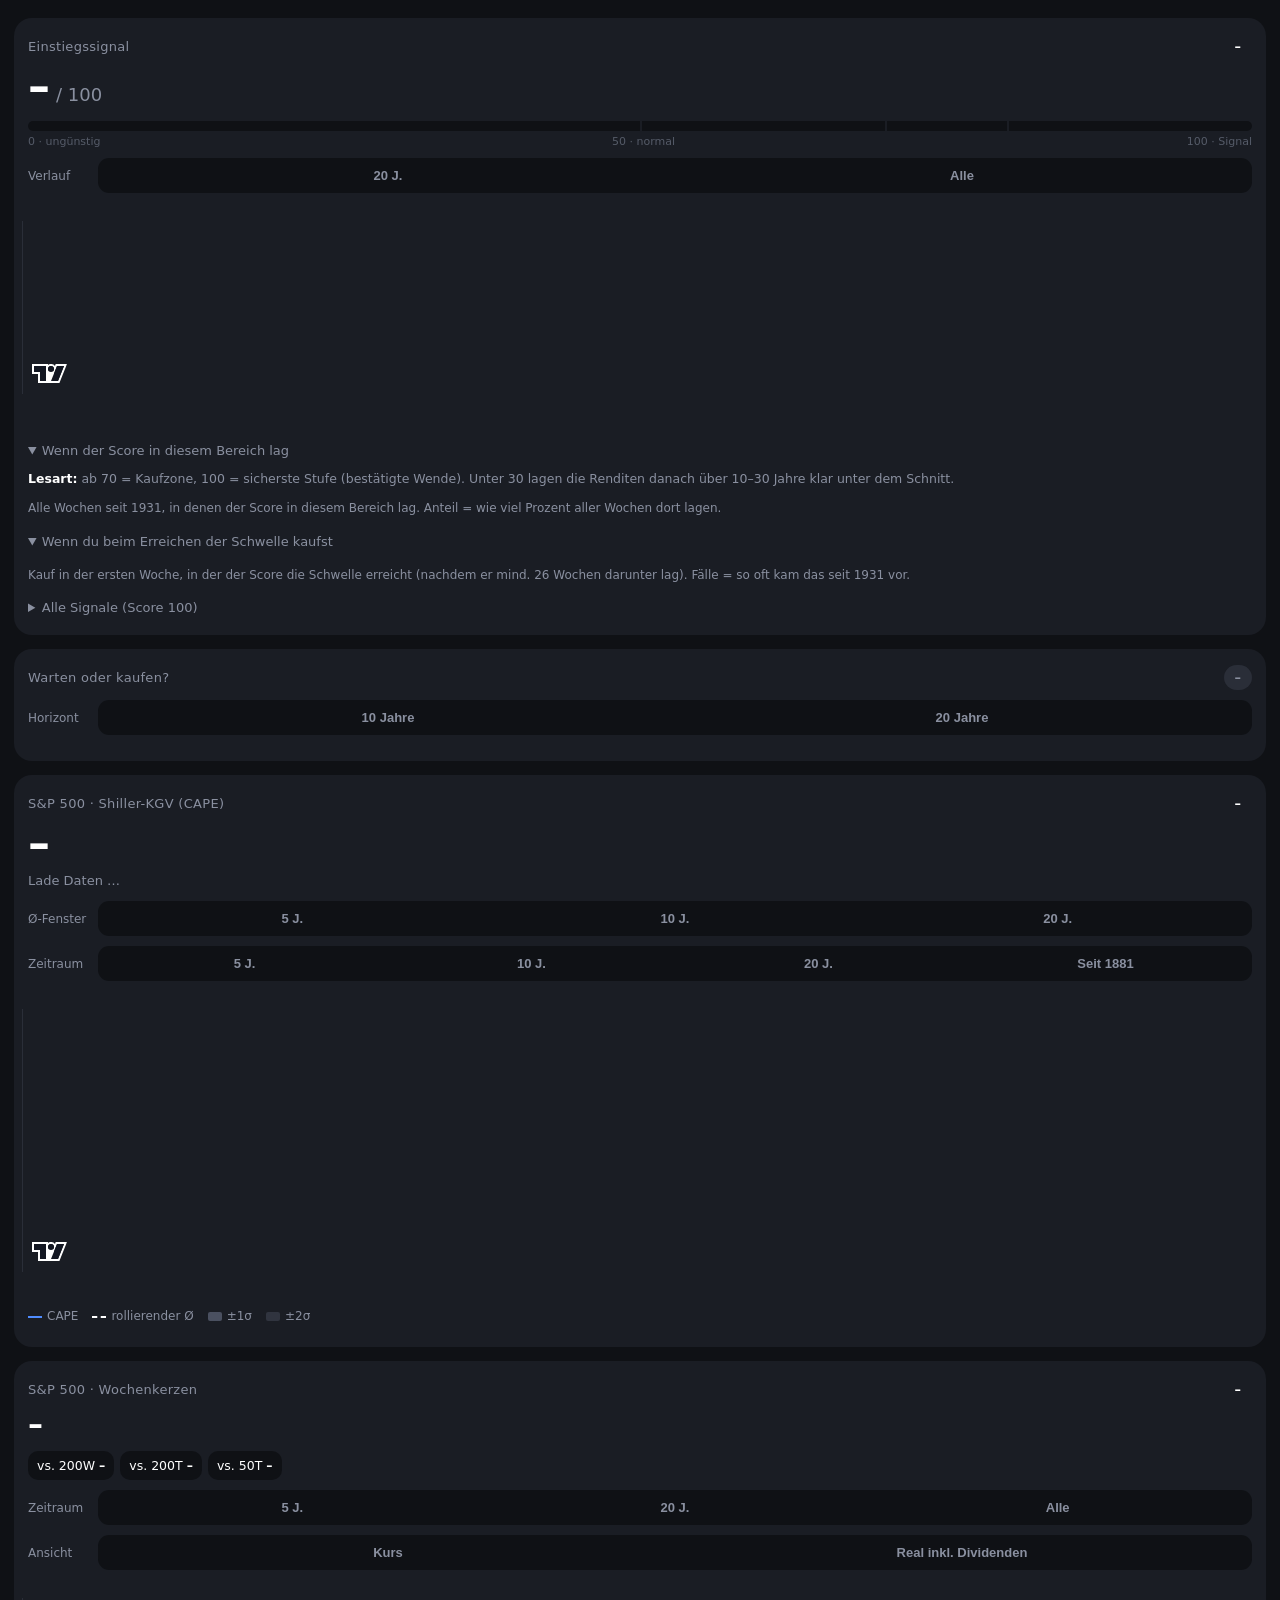
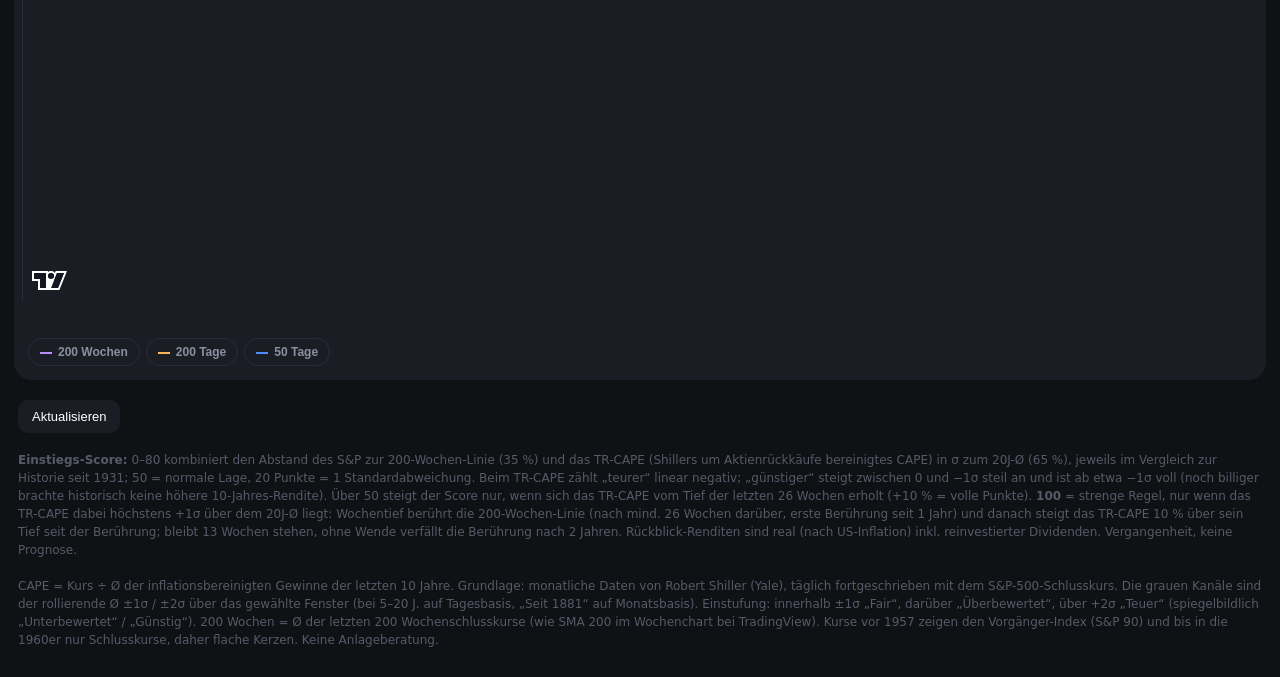
==== commit b0bf9fbd: "Karte 'Warten oder kaufen?' (sofort / warten auf 70 / gestaffelt / Score-Regel), Tabellen als Median" ====
--- a/app/src/main/assets/index.html
+++ b/app/src/main/assets/index.html
@@ -97,6 +97,16 @@
 </div>
 
 <div class="card">
+  <div class="row"><div class="lbl">Warten oder kaufen?</div><span id="waitChip" class="chip" style="background:#2A2E38;color:#8A90A0">–</span></div>
+  <div class="sub" id="waitIntro"></div>
+  <div class="ctl"><span class="t">Horizont</span>
+    <div class="seg" id="segWait"><button data-v="10">10 Jahre</button><button data-v="20">20 Jahre</button></div>
+  </div>
+  <table class="mini" id="waitTbl"></table>
+  <div class="sub" id="waitNote" style="font-size:12px"></div>
+</div>
+
+<div class="card">
   <div class="row"><div class="lbl">S&amp;P 500 · Shiller-KGV (CAPE)</div><span id="rating" class="chip">–</span></div>
   <div class="big" id="capeNow">–</div>
   <div class="sub" id="capeSub">Lade Daten …</div>
@@ -183,6 +193,7 @@
 let lines = store.get('lines', { w200: true, s200: true, s50: true });
 let sigRange = store.get('sigRange', 'all');
 let spxView = store.get('spxView', 'nom');
+let waitH = store.get('waitH', 10);
 
 const base = (el, extra = {}) => LightweightCharts.createChart(el, Object.assign({
   autoSize: true,
@@ -305,6 +316,7 @@
     ma[k].applyOptions({ visible: !real && !!lines[k] });
   }
   document.querySelectorAll('#segView button').forEach(b => b.onclick = () => { spxView = b.dataset.v; store.set('spxView', spxView); drawSpx(); });
+document.querySelectorAll('#segWait button').forEach(b => b.onclick = () => { waitH = num(b.dataset.v); store.set('waitH', waitH); drawWait(); });
 document.querySelectorAll('#segSig button').forEach(b => b.onclick = () => { sigRange = num(b.dataset.v); store.set('sigRange', sigRange); drawSignal(); });
 document.querySelectorAll('#lines .tg').forEach(b => b.classList.toggle('on', !!lines[b.dataset.k]));
   // Einstiegssignale (Score 100) als Pfeile
@@ -352,13 +364,14 @@
   const pc = x => x == null ? '–' : sg(x, 1);
   const H = g.horizon || {};
   const head = first => `<tr><th>${first}</th><th>${first === 'Score' ? 'Anteil %' : 'Fälle'}</th><th>1 J.</th><th>10 J.</th><th>20 J.</th><th>30 J.</th><th>min 10 J.</th></tr>`;
+  const isMed = g.thresholds && g.thresholds[0] && g.thresholds[0].stat === 'median';
   const cells = t => `<td>${pc(t.r1)}</td><td>${pc(t.r10)}</td><td>${pc(t.r20)}</td><td>${pc(t.r30)}</td><td class="${t.w10 == null ? '' : t.w10 >= 0 ? 'up' : 'down'}">${pc(t.w10)}</td>`;
   $('thrTbl').innerHTML = head('Einstieg')
     + g.thresholds.map(t => `<tr class="${t.score === 100 ? 'hl' : ''}"><td>${typeof t.score === 'number' ? 'ab ' + t.score : 'jederzeit'}</td><td>${typeof t.score === 'number' ? t.n : '–'}</td>${cells(t)}</tr>`).join('');
   if (g.bands) $('bandTbl').innerHTML = head('Score')
     + g.bands.map(b => `<tr class="${b.lo === 100 ? 'hl' : ''}"${v != null && ((v >= b.lo && v < b.hi) || (b.lo === 100 && v >= 100)) ? ' style="background:#2A2E38"' : ''}><td>${b.lo === 100 ? '100' : b.lo + '–' + (b.hi - 1)}</td><td>${nf(b.share, 1)}</td>${cells(b)}</tr>`).join('');
   const yr = k => H[k] ? H[k].slice(0, 4) : '';
-  $('horizonNote').textContent = `1 J. = Rendite im ersten Jahr, 10/20/30 J. = Ø Rendite pro Jahr, min 10 J. = schlechtester Fall über 10 Jahre pro Jahr. Lange Zeiträume gibt es nur für Einstiege, die weit genug zurückliegen: 10 J. bis ${yr('10')}, 20 J. bis ${yr('20')}, 30 J. bis ${yr('30')}. Jüngere Fälle (z. B. 2020, 2022) zählen dort noch nicht mit. Alle Renditen real (nach US-Inflation) inkl. reinvestierter Dividenden.`;
+  $('horizonNote').textContent = `${isMed ? 'Werte = Median (typischer Fall). ' : ''}1 J. = Rendite im ersten Jahr, 10/20/30 J. = Rendite pro Jahr, min 10 J. = schlechtester Fall über 10 Jahre pro Jahr. Lange Zeiträume gibt es nur für Einstiege, die weit genug zurückliegen: 10 J. bis ${yr('10')}, 20 J. bis ${yr('20')}, 30 J. bis ${yr('30')}. Jüngere Fälle (z. B. 2020, 2022) zählen dort noch nicht mit. Alle Renditen real (nach US-Inflation) inkl. reinvestierter Dividenden.`;
   $('sigListSum').textContent = `Strenge Regel – ${g.signals.filter(x => x.ok !== false).length} × Score 100, ${g.signals.filter(x => x.ok === false).length} × zu teuer, seit ${W.find((w, i) => g.score[i] != null).t.slice(0, 4)}`;
   $('sigTbl').innerHTML = '<tr><th>Signal</th><th>TR-CAPE σ</th><th>1 J.</th><th>10 J.</th><th>20 J.</th><th>30 J.</th></tr>'
     + g.signals.slice().reverse().map(x => `<tr style="${x.ok === false ? 'opacity:.45' : ''}"><td>${dDE(x.t)}</td><td style="color:${x.ok === false ? C.orange : '#fff'}">${x.z == null ? '–' : sg(x.z, 1)}</td>`
@@ -369,6 +382,71 @@
   if (sigRange === 'all') ts.fitContent();
   else { const last = W[W.length - 1].t, from = new Date(last); from.setFullYear(from.getFullYear() - 20);
     ts.setVisibleRange({ from: from.toISOString().slice(0, 10), to: last }); }
+}
+
+// ---------- Warten oder kaufen? (historische Starts mit ähnlichem Score, Cash real 0 %)
+const CASH_REAL = 0.0;
+function simulate(sc, tr, i, H, strat) {
+  const end = i + H, cw = Math.pow(1 + CASH_REAL, 1 / 52);
+  if (strat === 'now') return tr[end] / tr[i];
+  if (strat === 'wait70') {
+    for (let k = i; k < end; k++) if (sc[k] != null && sc[k] >= 70) return Math.pow(cw, k - i) * tr[end] / tr[k];
+    return Math.pow(cw, H);
+  }
+  if (strat === 'stagger') {
+    let v = 0; const n = 104;
+    for (let k = 0; k < n; k++) v += (1 / n) * Math.pow(cw, k) * tr[end] / tr[i + k];
+    return v;
+  }
+  // Score-Regel: alle 4 Wochen; <30 nichts, 30–49: 2 % des Startkapitals, 50–69: 5 %, ab 70: alles
+  let cash = 1, units = 0;
+  for (let k = i; k < end; k++) {
+    if (k > i) cash *= cw;
+    if ((k - i) % 4 === 0 && cash > 1e-9) {
+      const s = sc[k] != null ? sc[k] : 50;
+      const amt = s >= 70 ? cash : Math.min(cash, s >= 50 ? 0.05 : s >= 30 ? 0.02 : 0);
+      units += amt / tr[k]; cash -= amt;
+    }
+  }
+  return units * tr[end] + cash;
+}
+function waitStats(sc, tr, s0, Hy, band = 5) {
+  const H = 52 * Hy, N = tr.length, starts = []; let last = -1e9;
+  for (let i = 0; i + H < N; i++) if (sc[i] != null && tr[i] != null && Math.abs(sc[i] - s0) <= band && i - last >= 26) { starts.push(i); last = i; }
+  const med = a => { const b = [...a].sort((x, y) => x - y), m = b.length >> 1; return b.length % 2 ? b[m] : (b[m - 1] + b[m]) / 2; };
+  const res = {};
+  for (const st of ['now', 'wait70', 'stagger', 'rule']) res[st] = starts.map(i => (Math.pow(simulate(sc, tr, i, H, st), 1 / Hy) - 1) * 100);
+  const out = { n: starts.length, starts };
+  for (const st in res) {
+    const r = res[st];
+    out[st] = r.length ? { med: med(r), min: Math.min(...r), max: Math.max(...r), better: st === 'now' ? null : r.filter((x, k) => x > res.now[k]).length } : null;
+  }
+  const waits = []; let never = 0;
+  for (const i of starts) { let j = -1; for (let k = i; k < i + H; k++) if (sc[k] != null && sc[k] >= 70) { j = k; break; } if (j < 0) never++; else waits.push((j - i) / 52); }
+  out.waitMed = waits.length ? med(waits) : null; out.waitMax = waits.length ? Math.max(...waits) : null; out.never = never;
+  return out;
+}
+function drawWait() {
+  const g = D && D.signal; if (!g) return;
+  segOn('segWait', waitH);
+  const W = D.spx.weeks, tr = W.map(w => w.tr), sc = g.score.slice(0, W.length), s0 = g.current;
+  if (s0 == null || tr.some(x => x == null)) { $('waitIntro').textContent = 'Keine Daten.'; return; }
+  const r = waitStats(sc, tr, s0, waitH);
+  const lo = Math.max(0, s0 - 5), hi = Math.min(100, s0 + 5);
+  if (!r.n) { $('waitIntro').textContent = `Für Score ${lo}–${hi} gibt es keine historischen Starts mit ${waitH} Jahren Daten.`; $('waitTbl').innerHTML = ''; $('waitNote').textContent = ''; return; }
+  const yrs = [...new Set(r.starts.map(i => W[i].t.slice(0, 4)))];
+  $('waitIntro').innerHTML = `Alle historischen Zeitpunkte mit Score <b style="color:#fff">${lo}–${hi}</b> (heute ${s0}), im Abstand von mind. 6 Monaten: `
+    + `<b style="color:#fff">${r.n} Starts</b> (${yrs.join(', ')}). Rendite real inkl. Dividenden pro Jahr über ${waitH} Jahre (min/max = schlechtester/bester Fall, „> sofort“ = wie oft besser als sofort kaufen). Cash in der Wartezeit: real 0 %.`;
+  const best = ['wait70', 'stagger', 'rule'].reduce((a, k) => r[k].med > r[a].med ? k : a, 'now');
+  $('waitChip').textContent = best === 'now' ? 'Median: sofort' : best === 'wait70' ? 'Median: warten' : best === 'stagger' ? 'Median: gestaffelt' : 'Median: Score-Regel';
+  const row = (k, lab) => { const x = r[k];
+    return `<tr class="${k === best ? 'hl' : ''}"><td style="white-space:normal">${lab}</td><td>${sg(x.med, 1)}</td><td class="${x.min >= 0 ? 'up' : 'down'}">${sg(x.min, 1)}</td><td>${sg(x.max, 1)}</td><td>${x.better == null ? '–' : x.better + '/' + r.n}</td></tr>`; };
+  $('waitTbl').innerHTML = '<tr><th>Weg</th><th>Median</th><th>min</th><th>max</th><th>> sofort</th></tr>'
+    + row('now', 'Sofort alles') + row('wait70', 'Warten bis Score 70') + row('stagger', 'Gestaffelt, 24 Monate') + row('rule', 'Score-Regel');
+  $('waitNote').innerHTML = `Wartezeit bis Score 70: Median ${r.waitMed == null ? '–' : nf(r.waitMed, 1) + ' J.'}, längste ${r.waitMax == null ? '–' : nf(r.waitMax, 1) + ' J.'}`
+    + (r.never ? `; in ${r.never} Fällen kam die 70 innerhalb von ${waitH} Jahren gar nicht (Geld blieb in Cash).` : '.')
+    + `<br><b>Score-Regel:</b> alle 4 Wochen – Score unter 30: nichts investieren, 30–49: 2 % des Startkapitals, 50–69: 5 %, ab 70: Rest sofort. `
+    + `<b>Gestaffelt:</b> jede Woche 1/104 über 2 Jahre.<br>Viele Starts liegen in denselben Marktphasen (z. B. 1995–2000) und sind nicht unabhängig – Richtwert, keine Prognose.`;
 }
 
 function pct(id, v) { $(id).textContent = sg(v) + ' %'; $(id).className = v >= 0 ? 'up' : 'down'; }
@@ -468,7 +546,7 @@
   $('stand').innerHTML = `Schlusskurs vom ${dDE(d.date)} · berechnet ${up.toLocaleString('de-DE', { dateStyle: 'short', timeStyle: 'short' })}`
     + (q ? `<br>Live-Kurs: ${q.src}, ${q.hm} Uhr New York (CAPE mit aktuellem Kurs hochgerechnet)` : '')
     + `<br>Shiller-Daten bis ${mDE(c.shillerMonth)} · Kurse: ${d.priceSource}`;
-  drawSignal(keep); drawCape(keep); drawSpx(keep);
+  drawSignal(keep); drawWait(); drawCape(keep); drawSpx(keep);
 }
 
 // ---------- Laden
